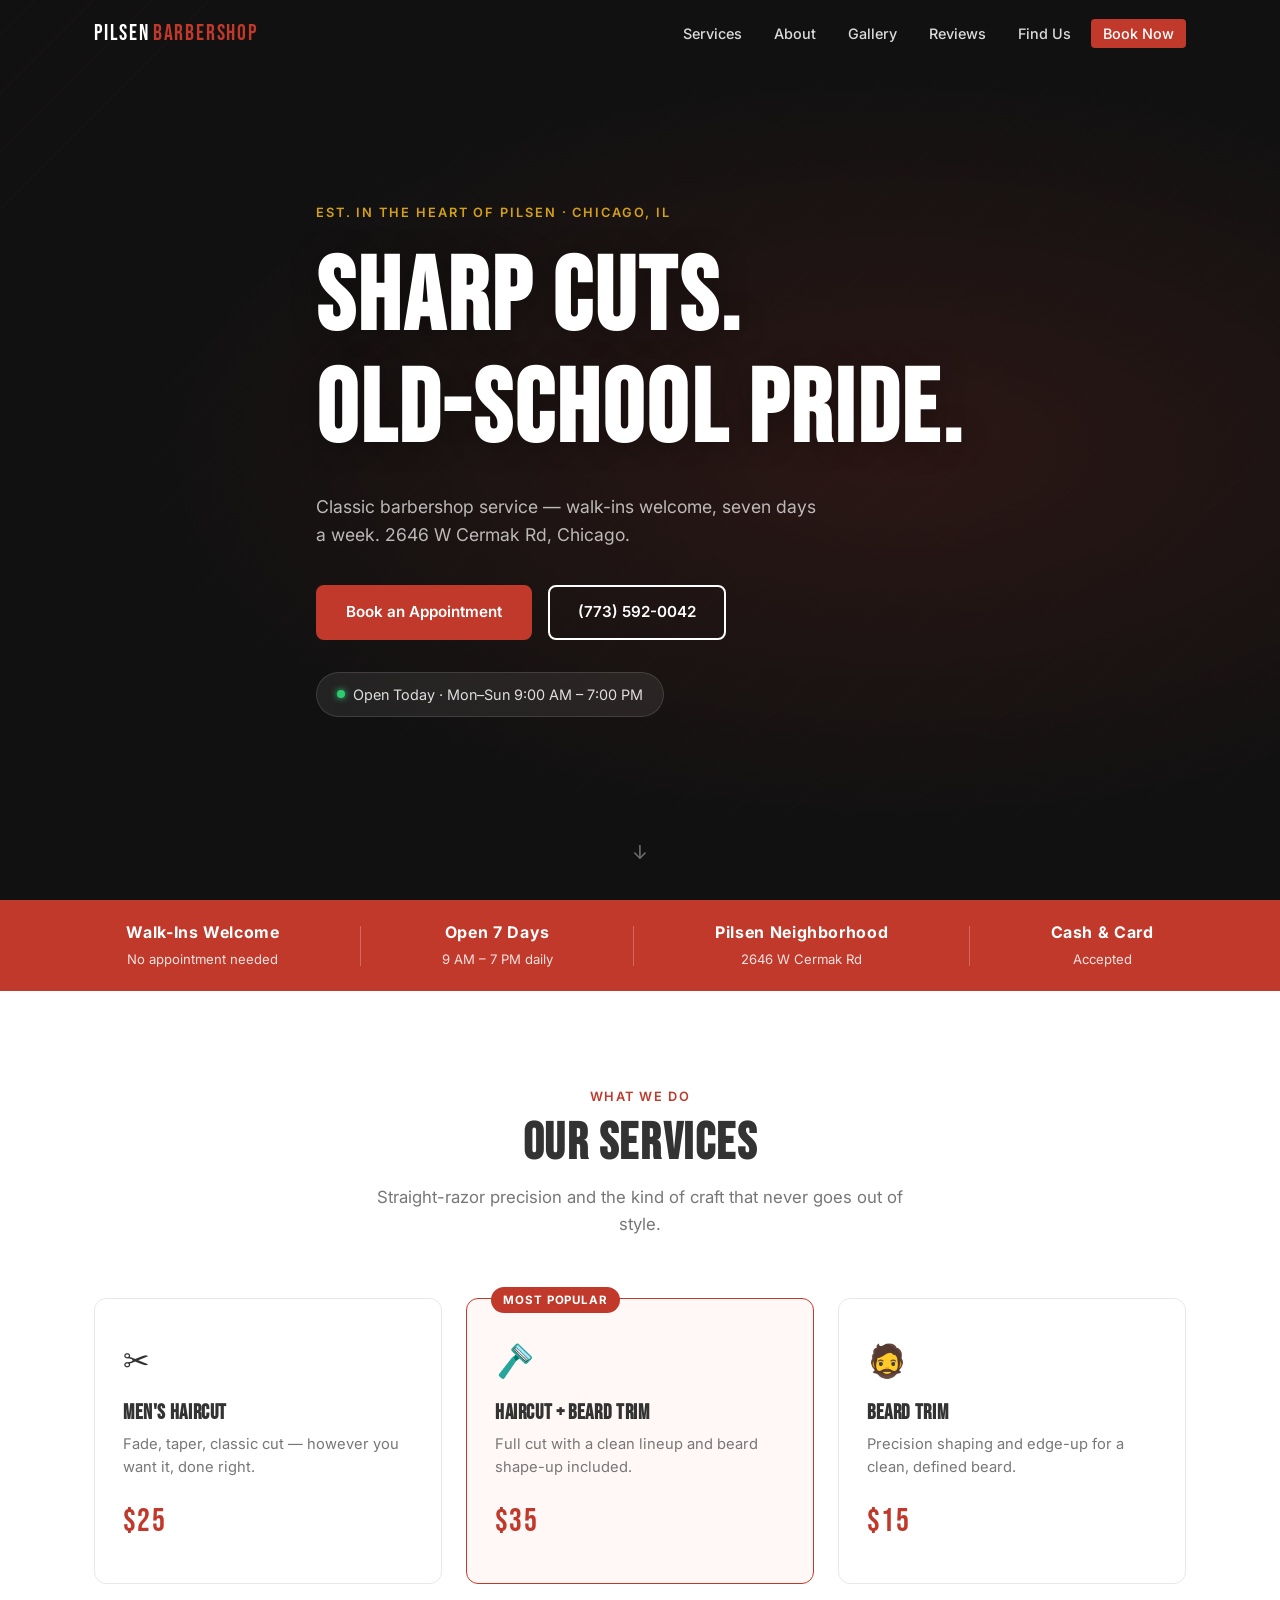
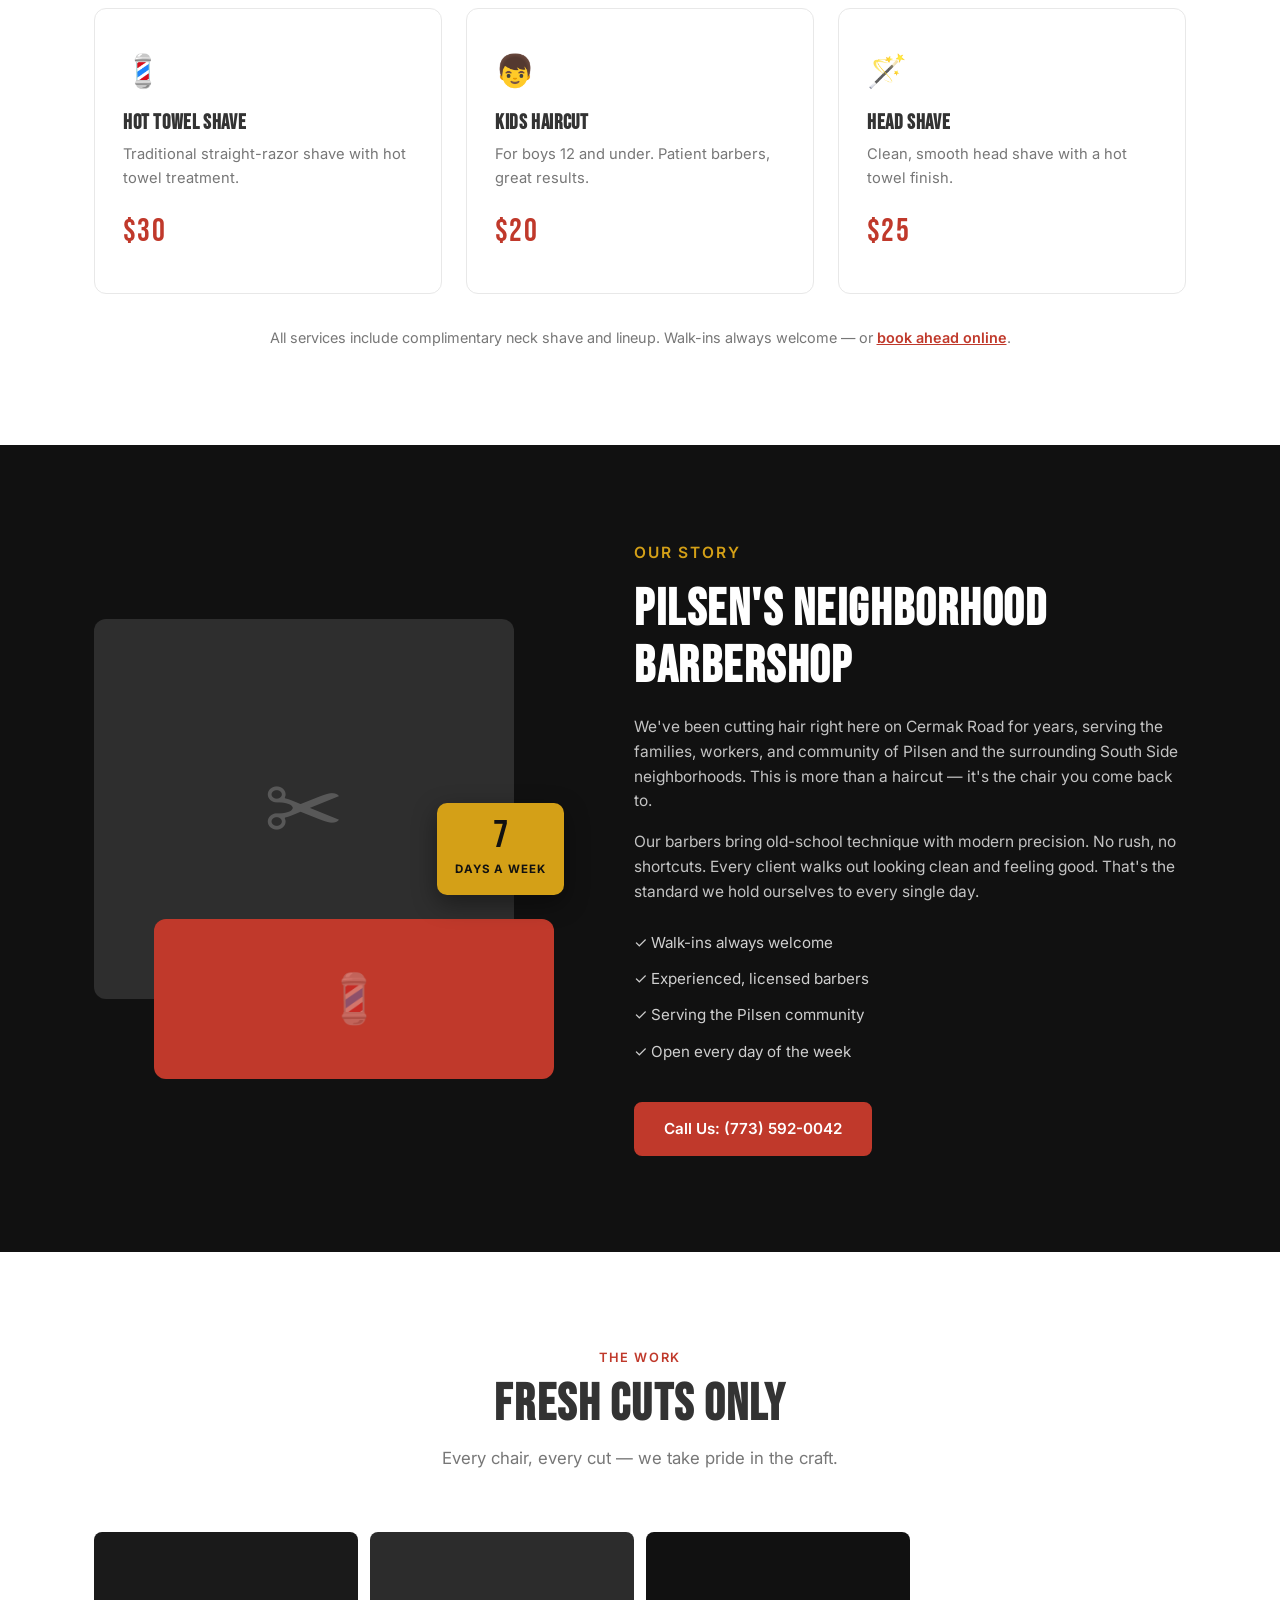
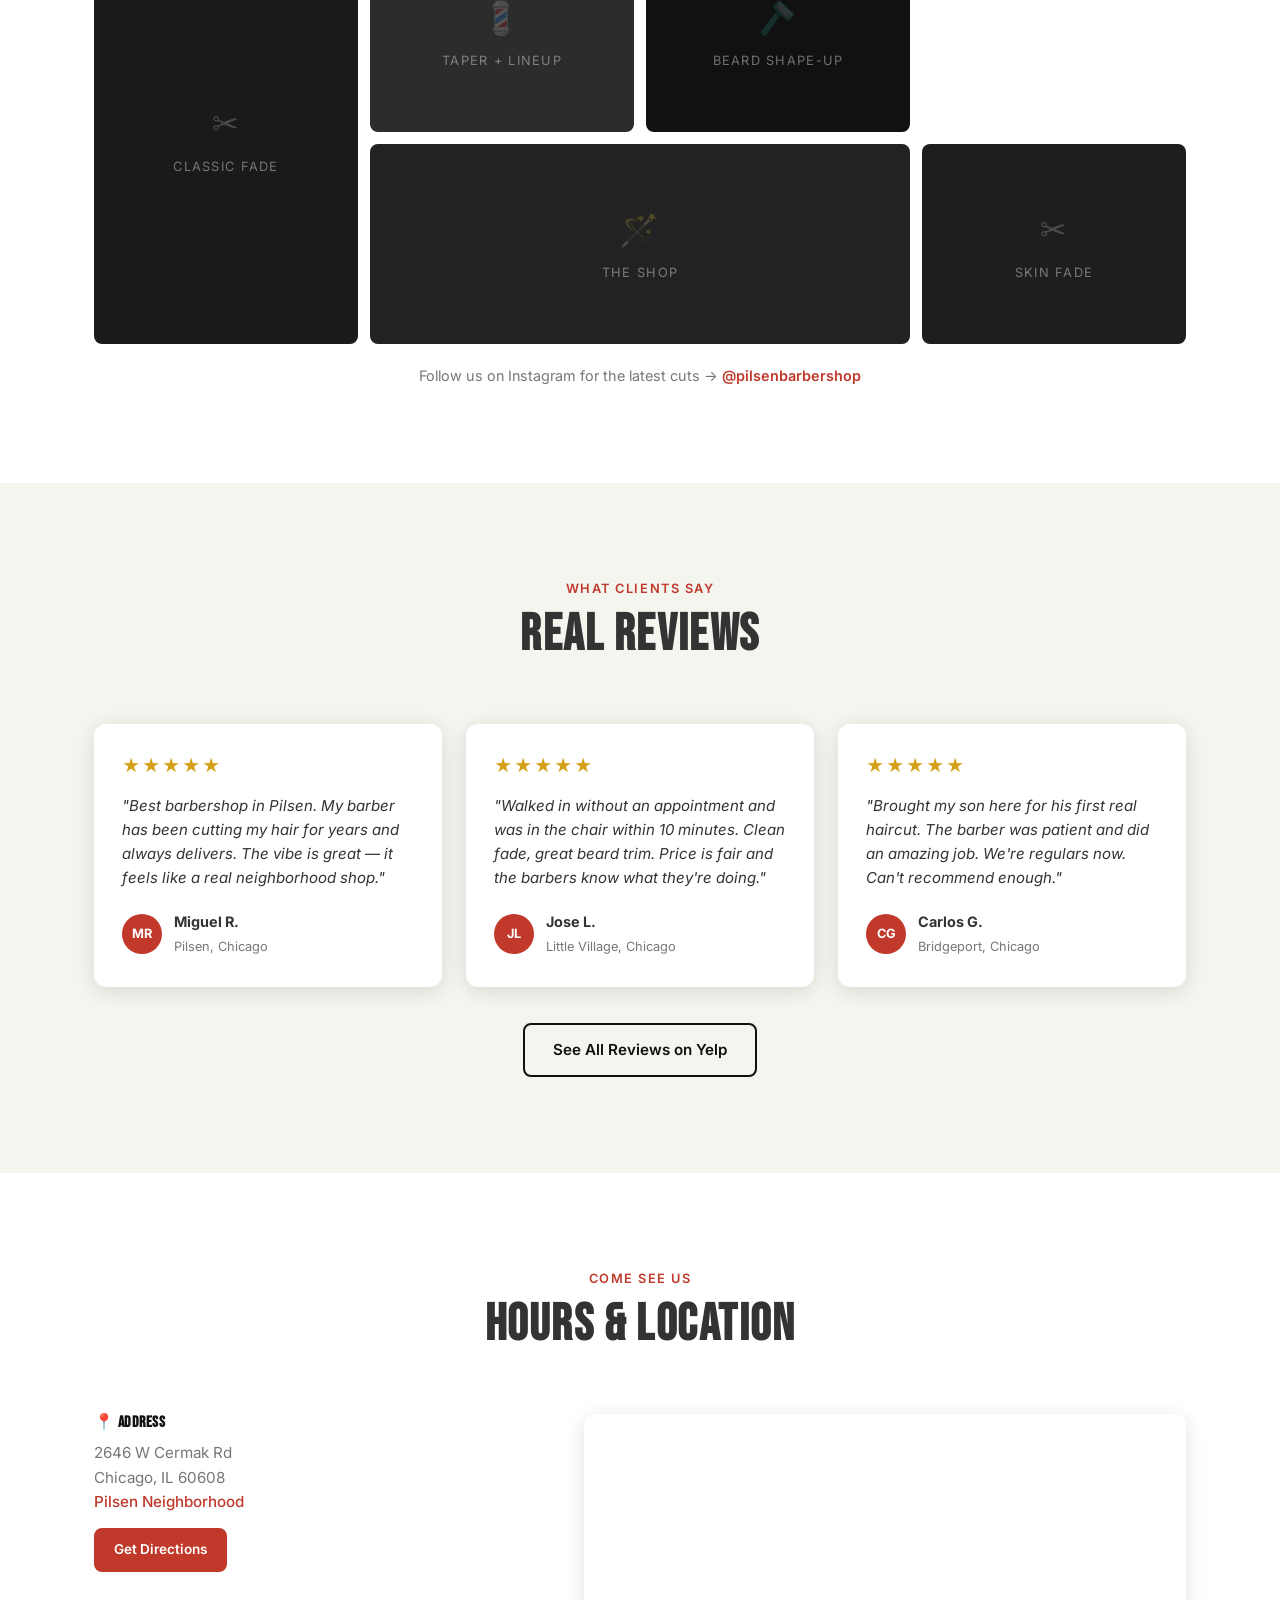
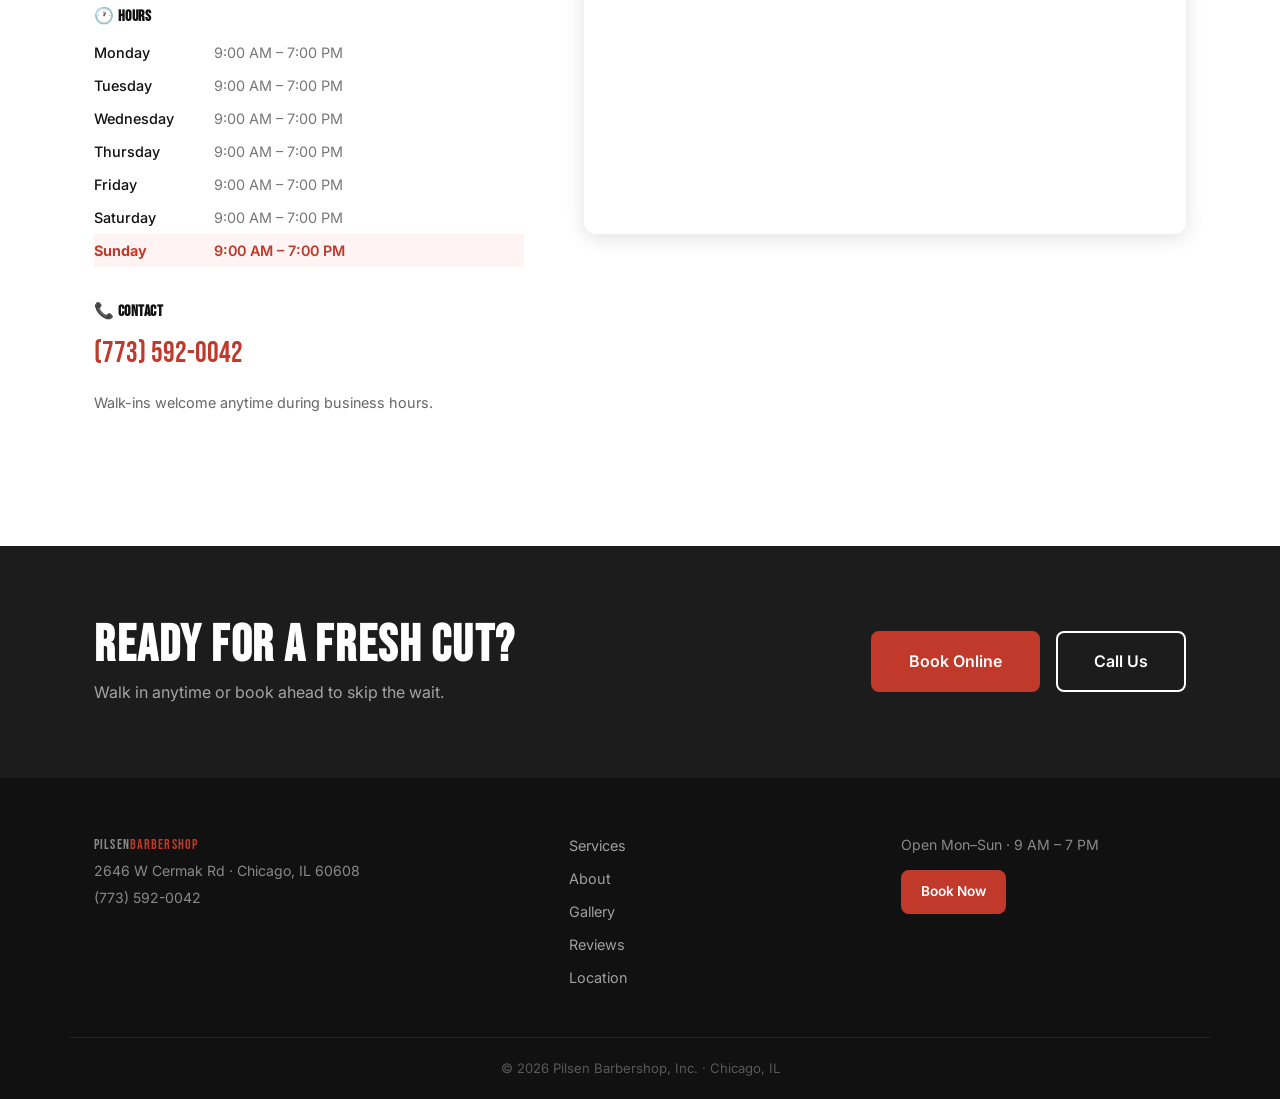
==== websites/pilsen-barbershop/index.html @ b8014c51 "Add full website for Pilsen Barbershop Inc, Chicago Complete responsive website for a real Chicago P" ====
<!DOCTYPE html>
<html lang="en">
<head>
  <meta charset="UTF-8" />
  <meta name="viewport" content="width=device-width, initial-scale=1.0" />
  <meta name="description" content="Pilsen Barbershop — Classic cuts, hot shaves, and old-school service in the heart of Pilsen, Chicago. Open 7 days a week." />
  <title>Pilsen Barbershop | Classic Cuts in Chicago's Pilsen Neighborhood</title>
  <link rel="preconnect" href="https://fonts.googleapis.com" />
  <link href="https://fonts.googleapis.com/css2?family=Bebas+Neue&family=Inter:wght@400;500;600&display=swap" rel="stylesheet" />
  <link rel="stylesheet" href="style.css" />
</head>
<body>

<!-- ── NAV ──────────────────────────────────────────────────────────────── -->
<header id="header">
  <nav class="nav container">
    <a href="#" class="nav-logo">PILSEN<span>BARBERSHOP</span></a>
    <button class="nav-toggle" aria-label="Open menu" onclick="toggleMenu()">☰</button>
    <ul class="nav-links" id="navLinks">
      <li><a href="#services" onclick="closeMenu()">Services</a></li>
      <li><a href="#about"    onclick="closeMenu()">About</a></li>
      <li><a href="#gallery"  onclick="closeMenu()">Gallery</a></li>
      <li><a href="#reviews"  onclick="closeMenu()">Reviews</a></li>
      <li><a href="#contact"  onclick="closeMenu()">Find Us</a></li>
      <li><a href="https://www.fresha.com/lvp/pilsen-barbershop-inc-west-cermak-road-chicago-wXRKAo"
             target="_blank" class="btn-nav" onclick="closeMenu()">Book Now</a></li>
    </ul>
  </nav>
</header>

<!-- ── HERO ─────────────────────────────────────────────────────────────── -->
<section class="hero" id="home">
  <div class="hero-overlay"></div>
  <div class="hero-content container">
    <p class="hero-tag">Est. in the Heart of Pilsen · Chicago, IL</p>
    <h1>Sharp Cuts.<br>Old-School Pride.</h1>
    <p class="hero-sub">
      Classic barbershop service — walk-ins welcome, seven days a week.
      2646 W Cermak Rd, Chicago.
    </p>
    <div class="hero-ctas">
      <a href="https://www.fresha.com/lvp/pilsen-barbershop-inc-west-cermak-road-chicago-wXRKAo"
         target="_blank" class="btn btn-primary">Book an Appointment</a>
      <a href="tel:+17735920042" class="btn btn-outline">(773) 592-0042</a>
    </div>
    <div class="hero-hours">
      <span class="dot green"></span> Open Today · Mon–Sun 9:00 AM – 7:00 PM
    </div>
  </div>
  <div class="hero-scroll" onclick="document.getElementById('services').scrollIntoView({behavior:'smooth'})">
    <span>↓</span>
  </div>
</section>

<!-- ── STRIP ─────────────────────────────────────────────────────────────── -->
<div class="strip">
  <div class="container strip-inner">
    <div class="strip-item"><strong>Walk-Ins Welcome</strong><span>No appointment needed</span></div>
    <div class="strip-divider"></div>
    <div class="strip-item"><strong>Open 7 Days</strong><span>9 AM – 7 PM daily</span></div>
    <div class="strip-divider"></div>
    <div class="strip-item"><strong>Pilsen Neighborhood</strong><span>2646 W Cermak Rd</span></div>
    <div class="strip-divider"></div>
    <div class="strip-item"><strong>Cash &amp; Card</strong><span>Accepted</span></div>
  </div>
</div>

<!-- ── SERVICES ──────────────────────────────────────────────────────────── -->
<section class="section" id="services">
  <div class="container">
    <div class="section-header">
      <p class="section-tag">What We Do</p>
      <h2>Our Services</h2>
      <p class="section-sub">Straight-razor precision and the kind of craft that never goes out of style.</p>
    </div>

    <div class="services-grid">
      <div class="service-card">
        <div class="service-icon">✂</div>
        <h3>Men's Haircut</h3>
        <p>Fade, taper, classic cut — however you want it, done right.</p>
        <div class="service-price">$25</div>
      </div>
      <div class="service-card featured">
        <div class="service-badge">Most Popular</div>
        <div class="service-icon">🪒</div>
        <h3>Haircut + Beard Trim</h3>
        <p>Full cut with a clean lineup and beard shape-up included.</p>
        <div class="service-price">$35</div>
      </div>
      <div class="service-card">
        <div class="service-icon">🧔</div>
        <h3>Beard Trim</h3>
        <p>Precision shaping and edge-up for a clean, defined beard.</p>
        <div class="service-price">$15</div>
      </div>
      <div class="service-card">
        <div class="service-icon">💈</div>
        <h3>Hot Towel Shave</h3>
        <p>Traditional straight-razor shave with hot towel treatment.</p>
        <div class="service-price">$30</div>
      </div>
      <div class="service-card">
        <div class="service-icon">👦</div>
        <h3>Kids Haircut</h3>
        <p>For boys 12 and under. Patient barbers, great results.</p>
        <div class="service-price">$20</div>
      </div>
      <div class="service-card">
        <div class="service-icon">🪄</div>
        <h3>Head Shave</h3>
        <p>Clean, smooth head shave with a hot towel finish.</p>
        <div class="service-price">$25</div>
      </div>
    </div>

    <p class="services-note">All services include complimentary neck shave and lineup. Walk-ins always welcome — or <a href="https://www.fresha.com/lvp/pilsen-barbershop-inc-west-cermak-road-chicago-wXRKAo" target="_blank">book ahead online</a>.</p>
  </div>
</section>

<!-- ── ABOUT ─────────────────────────────────────────────────────────────── -->
<section class="section section-dark" id="about">
  <div class="container about-layout">
    <div class="about-visual">
      <div class="about-img-wrap">
        <div class="about-img-block top"></div>
        <div class="about-img-block bottom"></div>
        <div class="about-badge-float">
          <span class="badge-num">7</span>
          <span class="badge-text">Days a Week</span>
        </div>
      </div>
    </div>
    <div class="about-text">
      <p class="section-tag">Our Story</p>
      <h2>Pilsen's Neighborhood Barbershop</h2>
      <p>
        We've been cutting hair right here on Cermak Road for years, serving the families,
        workers, and community of Pilsen and the surrounding South Side neighborhoods.
        This is more than a haircut — it's the chair you come back to.
      </p>
      <p>
        Our barbers bring old-school technique with modern precision. No rush, no shortcuts.
        Every client walks out looking clean and feeling good. That's the standard we hold
        ourselves to every single day.
      </p>
      <ul class="about-list">
        <li>✓ Walk-ins always welcome</li>
        <li>✓ Experienced, licensed barbers</li>
        <li>✓ Serving the Pilsen community</li>
        <li>✓ Open every day of the week</li>
      </ul>
      <a href="tel:+17735920042" class="btn btn-primary">Call Us: (773) 592-0042</a>
    </div>
  </div>
</section>

<!-- ── GALLERY ────────────────────────────────────────────────────────────── -->
<section class="section" id="gallery">
  <div class="container">
    <div class="section-header">
      <p class="section-tag">The Work</p>
      <h2>Fresh Cuts Only</h2>
      <p class="section-sub">Every chair, every cut — we take pride in the craft.</p>
    </div>
    <div class="gallery-grid">
      <div class="gallery-item g-tall" style="background-color:#1a1a1a">
        <div class="gallery-placeholder">
          <span class="gallery-icon">✂</span>
          <span>Classic Fade</span>
        </div>
      </div>
      <div class="gallery-item" style="background-color:#2c2c2c">
        <div class="gallery-placeholder">
          <span class="gallery-icon">💈</span>
          <span>Taper + Lineup</span>
        </div>
      </div>
      <div class="gallery-item" style="background-color:#111">
        <div class="gallery-placeholder">
          <span class="gallery-icon">🪒</span>
          <span>Beard Shape-Up</span>
        </div>
      </div>
      <div class="gallery-item g-wide" style="background-color:#222">
        <div class="gallery-placeholder">
          <span class="gallery-icon">🪄</span>
          <span>The Shop</span>
        </div>
      </div>
      <div class="gallery-item" style="background-color:#1e1e1e">
        <div class="gallery-placeholder">
          <span class="gallery-icon">✂</span>
          <span>Skin Fade</span>
        </div>
      </div>
    </div>
    <p class="gallery-note">Follow us on Instagram for the latest cuts →
      <a href="https://instagram.com" target="_blank">@pilsenbarbershop</a>
    </p>
  </div>
</section>

<!-- ── REVIEWS ────────────────────────────────────────────────────────────── -->
<section class="section section-accent" id="reviews">
  <div class="container">
    <div class="section-header">
      <p class="section-tag">What Clients Say</p>
      <h2>Real Reviews</h2>
    </div>
    <div class="reviews-grid">
      <div class="review-card">
        <div class="review-stars">★★★★★</div>
        <p>"Best barbershop in Pilsen. My barber has been cutting my hair for years and always
        delivers. The vibe is great — it feels like a real neighborhood shop."</p>
        <div class="review-author">
          <div class="review-avatar">MR</div>
          <div><strong>Miguel R.</strong><span>Pilsen, Chicago</span></div>
        </div>
      </div>
      <div class="review-card">
        <div class="review-stars">★★★★★</div>
        <p>"Walked in without an appointment and was in the chair within 10 minutes. Clean fade,
        great beard trim. Price is fair and the barbers know what they're doing."</p>
        <div class="review-author">
          <div class="review-avatar">JL</div>
          <div><strong>Jose L.</strong><span>Little Village, Chicago</span></div>
        </div>
      </div>
      <div class="review-card">
        <div class="review-stars">★★★★★</div>
        <p>"Brought my son here for his first real haircut. The barber was patient and did an
        amazing job. We're regulars now. Can't recommend enough."</p>
        <div class="review-author">
          <div class="review-avatar">CG</div>
          <div><strong>Carlos G.</strong><span>Bridgeport, Chicago</span></div>
        </div>
      </div>
    </div>
    <div class="review-cta">
      <a href="https://www.yelp.com/biz/pilsen-barbershop-inc-chicago" target="_blank" class="btn btn-outline-dark">See All Reviews on Yelp</a>
    </div>
  </div>
</section>

<!-- ── CONTACT ────────────────────────────────────────────────────────────── -->
<section class="section" id="contact">
  <div class="container">
    <div class="section-header">
      <p class="section-tag">Come See Us</p>
      <h2>Hours &amp; Location</h2>
    </div>
    <div class="contact-layout">
      <div class="contact-info">
        <div class="info-block">
          <h3>📍 Address</h3>
          <p>2646 W Cermak Rd<br>Chicago, IL 60608<br><em>Pilsen Neighborhood</em></p>
          <a href="https://maps.google.com/?q=2646+W+Cermak+Rd+Chicago+IL+60608" target="_blank" class="btn btn-sm btn-primary">Get Directions</a>
        </div>
        <div class="info-block">
          <h3>🕐 Hours</h3>
          <table class="hours-table">
            <tr><td>Monday</td><td>9:00 AM – 7:00 PM</td></tr>
            <tr><td>Tuesday</td><td>9:00 AM – 7:00 PM</td></tr>
            <tr><td>Wednesday</td><td>9:00 AM – 7:00 PM</td></tr>
            <tr><td>Thursday</td><td>9:00 AM – 7:00 PM</td></tr>
            <tr><td>Friday</td><td>9:00 AM – 7:00 PM</td></tr>
            <tr><td>Saturday</td><td>9:00 AM – 7:00 PM</td></tr>
            <tr><td>Sunday</td><td>9:00 AM – 7:00 PM</td></tr>
          </table>
        </div>
        <div class="info-block">
          <h3>📞 Contact</h3>
          <p><a href="tel:+17735920042" class="contact-phone">(773) 592-0042</a></p>
          <p style="color:#666;font-size:.9rem">Walk-ins welcome anytime during business hours.</p>
        </div>
      </div>
      <div class="contact-map">
        <iframe
          src="https://www.google.com/maps/embed?pb=!1m18!1m12!1m3!1d2972.0!2d-87.6924!3d41.8494!2m3!1f0!2f0!3f0!3m2!1i1024!2i768!4f13.1!3m3!1m2!1s0x880e2ce0f0c0c0c1%3A0x1!2s2646+W+Cermak+Rd%2C+Chicago%2C+IL+60608!5e0!3m2!1sen!2sus!4v1620000000000!5m2!1sen!2sus"
          width="100%" height="100%" style="border:0;" allowfullscreen="" loading="lazy"
          referrerpolicy="no-referrer-when-downgrade" title="Pilsen Barbershop location map">
        </iframe>
      </div>
    </div>
  </div>
</section>

<!-- ── BOOKING CTA ────────────────────────────────────────────────────────── -->
<section class="booking-cta">
  <div class="container booking-cta-inner">
    <div>
      <h2>Ready for a Fresh Cut?</h2>
      <p>Walk in anytime or book ahead to skip the wait.</p>
    </div>
    <div class="booking-cta-actions">
      <a href="https://www.fresha.com/lvp/pilsen-barbershop-inc-west-cermak-road-chicago-wXRKAo"
         target="_blank" class="btn btn-primary btn-lg">Book Online</a>
      <a href="tel:+17735920042" class="btn btn-outline btn-lg">Call Us</a>
    </div>
  </div>
</section>

<!-- ── FOOTER ─────────────────────────────────────────────────────────────── -->
<footer class="footer">
  <div class="container footer-inner">
    <div class="footer-brand">
      <p class="footer-logo">PILSEN<span>BARBERSHOP</span></p>
      <p>2646 W Cermak Rd · Chicago, IL 60608</p>
      <p>(773) 592-0042</p>
    </div>
    <div class="footer-links">
      <a href="#services">Services</a>
      <a href="#about">About</a>
      <a href="#gallery">Gallery</a>
      <a href="#reviews">Reviews</a>
      <a href="#contact">Location</a>
    </div>
    <div class="footer-social">
      <p>Open Mon–Sun · 9 AM – 7 PM</p>
      <a href="https://www.fresha.com/lvp/pilsen-barbershop-inc-west-cermak-road-chicago-wXRKAo"
         target="_blank" class="btn btn-sm btn-primary">Book Now</a>
    </div>
  </div>
  <div class="footer-bottom">
    <p>© 2026 Pilsen Barbershop, Inc. · Chicago, IL</p>
  </div>
</footer>

<script src="script.js"></script>
</body>
</html>
---- websites/pilsen-barbershop/style.css ----
/* ── RESET & BASE ─────────────────────────────────────────────────────────── */
*, *::before, *::after { box-sizing: border-box; margin: 0; padding: 0; }

:root {
  --red:    #c0392b;
  --red-dk: #a93226;
  --gold:   #d4a017;
  --dark:   #111111;
  --dark2:  #1c1c1c;
  --mid:    #2e2e2e;
  --light:  #f5f5f0;
  --white:  #ffffff;
  --text:   #333333;
  --muted:  #777777;
  --font-display: 'Bebas Neue', sans-serif;
  --font-body:    'Inter', system-ui, sans-serif;
  --radius: 8px;
  --shadow: 0 4px 20px rgba(0,0,0,.12);
}

html { scroll-behavior: smooth; }
body { font-family: var(--font-body); color: var(--text); background: var(--white); line-height: 1.6; }

.container { max-width: 1140px; margin: 0 auto; padding: 0 24px; }

img { max-width: 100%; display: block; }
a   { color: inherit; text-decoration: none; }

/* ── TYPOGRAPHY ──────────────────────────────────────────────────────────── */
h1, h2, h3 { font-family: var(--font-display); letter-spacing: .03em; line-height: 1.1; }
h1 { font-size: clamp(3rem, 8vw, 6.5rem); }
h2 { font-size: clamp(2rem, 5vw, 3.2rem); }
h3 { font-size: 1.4rem; }

.section-tag {
  font-size: .8rem; font-weight: 600; letter-spacing: .12em;
  text-transform: uppercase; color: var(--red); margin-bottom: 8px;
}
.section-sub { color: var(--muted); font-size: 1.05rem; max-width: 560px; margin: 12px auto 0; }

/* ── BUTTONS ─────────────────────────────────────────────────────────────── */
.btn {
  display: inline-flex; align-items: center; justify-content: center;
  padding: 13px 28px; border-radius: var(--radius);
  font-family: var(--font-body); font-weight: 600; font-size: .95rem;
  cursor: pointer; transition: all .2s; border: 2px solid transparent;
  white-space: nowrap;
}
.btn-primary  { background: var(--red); color: var(--white); border-color: var(--red); }
.btn-primary:hover { background: var(--red-dk); border-color: var(--red-dk); transform: translateY(-1px); }
.btn-outline  { background: transparent; color: var(--white); border-color: var(--white); }
.btn-outline:hover { background: var(--white); color: var(--dark); }
.btn-outline-dark { background: transparent; color: var(--dark); border-color: var(--dark); }
.btn-outline-dark:hover { background: var(--dark); color: var(--white); }
.btn-lg { padding: 16px 36px; font-size: 1rem; }
.btn-sm { padding: 9px 18px; font-size: .85rem; }
.btn-nav {
  background: var(--red); color: var(--white) !important;
  padding: 9px 20px; border-radius: var(--radius); font-size: .9rem;
  font-weight: 600;
}
.btn-nav:hover { background: var(--red-dk); }

/* ── NAV ─────────────────────────────────────────────────────────────────── */
#header {
  position: fixed; top: 0; left: 0; right: 0; z-index: 100;
  background: transparent; transition: background .3s, box-shadow .3s;
}
#header.scrolled {
  background: var(--dark);
  box-shadow: 0 2px 20px rgba(0,0,0,.3);
}
.nav {
  display: flex; align-items: center; justify-content: space-between;
  height: 68px;
}
.nav-logo {
  font-family: var(--font-display); font-size: 1.4rem; letter-spacing: .08em;
  color: var(--white);
}
.nav-logo span { color: var(--red); margin-left: 3px; }

.nav-links {
  list-style: none; display: flex; align-items: center; gap: 8px;
}
.nav-links a {
  color: rgba(255,255,255,.85); font-size: .9rem; font-weight: 500;
  padding: 6px 12px; border-radius: 4px; transition: color .2s;
}
.nav-links a:hover { color: var(--white); }

.nav-toggle {
  display: none; background: none; border: none; color: var(--white);
  font-size: 1.6rem; cursor: pointer; padding: 4px;
}

/* ── HERO ────────────────────────────────────────────────────────────────── */
.hero {
  position: relative; min-height: 100vh;
  display: flex; align-items: center;
  background: var(--dark);
  overflow: hidden;
}
.hero::before {
  content: '';
  position: absolute; inset: 0;
  background:
    repeating-linear-gradient(
      -45deg,
      transparent,
      transparent 40px,
      rgba(192,57,43,.04) 40px,
      rgba(192,57,43,.04) 41px
    );
}
.hero-overlay {
  position: absolute; inset: 0;
  background: radial-gradient(ellipse at 70% 50%, rgba(192,57,43,.15) 0%, transparent 60%);
}
.hero-content {
  position: relative; z-index: 2;
  padding-top: 100px; padding-bottom: 80px;
}
.hero-tag {
  font-size: .8rem; letter-spacing: .15em; text-transform: uppercase;
  color: var(--gold); margin-bottom: 20px; font-weight: 600;
}
.hero h1 { color: var(--white); margin-bottom: 24px; }
.hero h1 { text-shadow: 0 2px 30px rgba(0,0,0,.3); }
.hero-sub { color: rgba(255,255,255,.7); font-size: 1.1rem; max-width: 500px; margin-bottom: 36px; }
.hero-ctas { display: flex; gap: 16px; flex-wrap: wrap; margin-bottom: 32px; }
.hero-hours {
  display: inline-flex; align-items: center; gap: 8px;
  background: rgba(255,255,255,.08); backdrop-filter: blur(8px);
  padding: 10px 20px; border-radius: 50px;
  color: rgba(255,255,255,.85); font-size: .9rem;
  border: 1px solid rgba(255,255,255,.12);
}
.dot { width: 8px; height: 8px; border-radius: 50%; display: inline-block; }
.dot.green { background: #2ecc71; box-shadow: 0 0 6px #2ecc71; animation: pulse 2s infinite; }
@keyframes pulse { 0%,100%{opacity:1} 50%{opacity:.5} }

.hero-scroll {
  position: absolute; bottom: 32px; left: 50%; transform: translateX(-50%);
  color: rgba(255,255,255,.4); font-size: 1.2rem; cursor: pointer;
  animation: bounce 2s infinite;
}
@keyframes bounce { 0%,100%{transform:translateX(-50%) translateY(0)} 50%{transform:translateX(-50%) translateY(6px)} }

/* ── STRIP ───────────────────────────────────────────────────────────────── */
.strip { background: var(--red); padding: 20px 0; }
.strip-inner {
  display: flex; align-items: center; justify-content: space-around;
  flex-wrap: wrap; gap: 16px;
}
.strip-item { text-align: center; color: var(--white); }
.strip-item strong { display: block; font-size: 1rem; letter-spacing: .04em; }
.strip-item span { font-size: .82rem; opacity: .85; }
.strip-divider { width: 1px; height: 40px; background: rgba(255,255,255,.25); }

/* ── SECTION ─────────────────────────────────────────────────────────────── */
.section { padding: 96px 0; }
.section-dark { background: var(--dark); color: var(--white); }
.section-dark .section-tag { color: var(--gold); }
.section-accent { background: var(--light); }
.section-header { text-align: center; margin-bottom: 60px; }

/* ── SERVICES ────────────────────────────────────────────────────────────── */
.services-grid {
  display: grid;
  grid-template-columns: repeat(auto-fit, minmax(280px, 1fr));
  gap: 24px;
  margin-bottom: 32px;
}
.service-card {
  border: 1px solid #e8e8e8; border-radius: 12px;
  padding: 36px 28px; position: relative;
  transition: box-shadow .2s, transform .2s;
  background: var(--white);
}
.service-card:hover { box-shadow: var(--shadow); transform: translateY(-3px); }
.service-card.featured {
  border-color: var(--red); background: #fff8f7;
}
.service-badge {
  position: absolute; top: -12px; left: 24px;
  background: var(--red); color: var(--white);
  font-size: .72rem; font-weight: 700; letter-spacing: .08em;
  text-transform: uppercase; padding: 4px 12px; border-radius: 20px;
}
.service-icon { font-size: 2rem; margin-bottom: 16px; }
.service-card h3 { margin-bottom: 8px; font-size: 1.3rem; }
.service-card p { color: var(--muted); font-size: .92rem; }
.service-price {
  font-family: var(--font-display); font-size: 2rem; color: var(--red);
  margin-top: 16px; letter-spacing: .04em;
}
.services-note { text-align: center; color: var(--muted); font-size: .9rem; }
.services-note a { color: var(--red); font-weight: 600; text-decoration: underline; }

/* ── ABOUT ───────────────────────────────────────────────────────────────── */
.about-layout {
  display: grid; grid-template-columns: 1fr 1.2fr; gap: 80px; align-items: center;
}
.about-img-wrap {
  position: relative; height: 460px;
}
.about-img-block {
  position: absolute; border-radius: 12px;
}
.about-img-block.top {
  top: 0; left: 0; right: 40px; bottom: 80px;
  background: var(--mid);
  display: flex; align-items: center; justify-content: center;
  font-size: 5rem;
}
.about-img-block.top::after { content: '✂'; opacity: .2; font-size: 6rem; }
.about-img-block.bottom {
  bottom: 0; right: 0; left: 60px; top: 300px;
  background: var(--red);
  display: flex; align-items: center; justify-content: center;
}
.about-img-block.bottom::after { content: '💈'; opacity: .3; font-size: 3rem; }
.about-badge-float {
  position: absolute; top: 40%; right: -10px;
  background: var(--gold); border-radius: 10px;
  padding: 14px 18px; text-align: center;
  box-shadow: 0 8px 24px rgba(0,0,0,.4);
  z-index: 2;
}
.badge-num { display: block; font-family: var(--font-display); font-size: 2.4rem; color: var(--dark); line-height: 1; }
.badge-text { font-size: .72rem; font-weight: 700; text-transform: uppercase; letter-spacing: .08em; color: var(--dark); }

.about-text p { color: rgba(255,255,255,.75); margin-bottom: 16px; font-size: .97rem; }
.about-text h2 { color: var(--white); margin-bottom: 20px; }
.about-list { list-style: none; margin: 20px 0 32px; }
.about-list li { color: rgba(255,255,255,.8); padding: 6px 0; font-size: .95rem; }

/* ── GALLERY ─────────────────────────────────────────────────────────────── */
.gallery-grid {
  display: grid;
  grid-template-columns: repeat(4, 1fr);
  grid-template-rows: 200px 200px;
  gap: 12px;
  margin-bottom: 20px;
}
.gallery-item {
  border-radius: 8px; overflow: hidden;
  display: flex; align-items: center; justify-content: center;
  transition: transform .2s, box-shadow .2s;
  cursor: pointer;
}
.gallery-item:hover { transform: scale(1.02); box-shadow: var(--shadow); }
.gallery-item.g-tall { grid-row: span 2; }
.gallery-item.g-wide { grid-column: span 2; }
.gallery-placeholder {
  display: flex; flex-direction: column; align-items: center; gap: 8px;
  color: rgba(255,255,255,.4); font-size: .8rem; text-transform: uppercase; letter-spacing: .1em;
}
.gallery-icon { font-size: 2rem; opacity: .5; }
.gallery-note { text-align: center; color: var(--muted); font-size: .9rem; }
.gallery-note a { color: var(--red); font-weight: 600; }

/* ── REVIEWS ─────────────────────────────────────────────────────────────── */
.reviews-grid {
  display: grid; grid-template-columns: repeat(auto-fit, minmax(300px, 1fr));
  gap: 24px; margin-bottom: 36px;
}
.review-card {
  background: var(--white); border-radius: 12px; padding: 28px;
  box-shadow: var(--shadow);
}
.review-stars { color: var(--gold); font-size: 1.1rem; margin-bottom: 14px; letter-spacing: 2px; }
.review-card p { color: var(--text); font-size: .94rem; margin-bottom: 20px; font-style: italic; }
.review-author { display: flex; align-items: center; gap: 12px; }
.review-avatar {
  width: 40px; height: 40px; border-radius: 50%;
  background: var(--red); color: var(--white);
  display: flex; align-items: center; justify-content: center;
  font-weight: 700; font-size: .8rem;
}
.review-author strong { display: block; font-size: .9rem; }
.review-author span { font-size: .8rem; color: var(--muted); }
.review-cta { text-align: center; }

/* ── CONTACT ─────────────────────────────────────────────────────────────── */
.contact-layout {
  display: grid; grid-template-columns: 1fr 1.4fr; gap: 60px; align-items: start;
}
.info-block { margin-bottom: 36px; }
.info-block h3 { font-size: 1rem; margin-bottom: 10px; color: var(--dark); }
.info-block p { color: var(--muted); font-size: .95rem; margin-bottom: 14px; }
.info-block em { color: var(--red); font-style: normal; font-weight: 500; }
.hours-table { width: 100%; border-collapse: collapse; font-size: .9rem; }
.hours-table td { padding: 5px 0; color: var(--muted); }
.hours-table td:first-child { font-weight: 500; color: var(--dark); width: 120px; }
.contact-phone { font-family: var(--font-display); font-size: 1.8rem; color: var(--red); }
.contact-map {
  height: 420px; border-radius: 12px; overflow: hidden;
  box-shadow: var(--shadow);
}

/* ── BOOKING CTA ─────────────────────────────────────────────────────────── */
.booking-cta { background: var(--dark2); padding: 72px 0; }
.booking-cta-inner {
  display: flex; align-items: center; justify-content: space-between;
  gap: 32px; flex-wrap: wrap;
}
.booking-cta h2 { color: var(--white); }
.booking-cta p  { color: rgba(255,255,255,.6); margin-top: 6px; }
.booking-cta-actions { display: flex; gap: 16px; flex-wrap: wrap; }

/* ── FOOTER ──────────────────────────────────────────────────────────────── */
.footer { background: var(--dark); padding: 56px 0 0; }
.footer-inner {
  display: grid; grid-template-columns: 1.5fr 1fr 1fr;
  gap: 48px; padding-bottom: 48px;
  border-bottom: 1px solid rgba(255,255,255,.08);
}
.footer-logo {
  font-family: var(--font-display); font-size: 1.6rem; color: var(--white);
  letter-spacing: .08em; margin-bottom: 12px;
}
.footer-logo span { color: var(--red); }
.footer-brand p { color: rgba(255,255,255,.5); font-size: .88rem; margin-bottom: 4px; }
.footer-links {
  display: flex; flex-direction: column; gap: 10px;
}
.footer-links a { color: rgba(255,255,255,.6); font-size: .9rem; transition: color .2s; }
.footer-links a:hover { color: var(--white); }
.footer-social p { color: rgba(255,255,255,.5); font-size: .88rem; margin-bottom: 14px; }
.footer-bottom {
  text-align: center; padding: 20px;
  color: rgba(255,255,255,.3); font-size: .82rem;
}

/* ── RESPONSIVE ──────────────────────────────────────────────────────────── */
@media (max-width: 900px) {
  .about-layout { grid-template-columns: 1fr; }
  .about-visual { display: none; }
  .contact-layout { grid-template-columns: 1fr; }
  .contact-map { height: 300px; }
  .footer-inner { grid-template-columns: 1fr 1fr; }
  .gallery-grid { grid-template-columns: 1fr 1fr; grid-template-rows: auto; }
  .gallery-item.g-tall { grid-row: span 1; }
  .gallery-item.g-wide { grid-column: span 2; }
}

@media (max-width: 640px) {
  .nav-toggle { display: block; }
  .nav-links {
    display: none; position: absolute; top: 68px; left: 0; right: 0;
    flex-direction: column; align-items: stretch;
    background: var(--dark); padding: 16px 24px 24px; gap: 4px;
    border-top: 1px solid rgba(255,255,255,.08);
  }
  .nav-links.open { display: flex; }
  .nav-links a { padding: 12px 4px; border-bottom: 1px solid rgba(255,255,255,.06); }
  .btn-nav { text-align: center; margin-top: 8px; }

  .strip-divider { display: none; }
  .strip-inner { justify-content: center; gap: 24px; }
  .hero-ctas { flex-direction: column; }
  .hero-ctas .btn { width: 100%; justify-content: center; }
  .booking-cta-inner { flex-direction: column; text-align: center; }
  .booking-cta-actions { justify-content: center; }
  .footer-inner { grid-template-columns: 1fr; gap: 32px; }
  .gallery-grid { grid-template-columns: 1fr; }
  .gallery-item.g-wide { grid-column: span 1; }
  .gallery-item { height: 160px; }
}
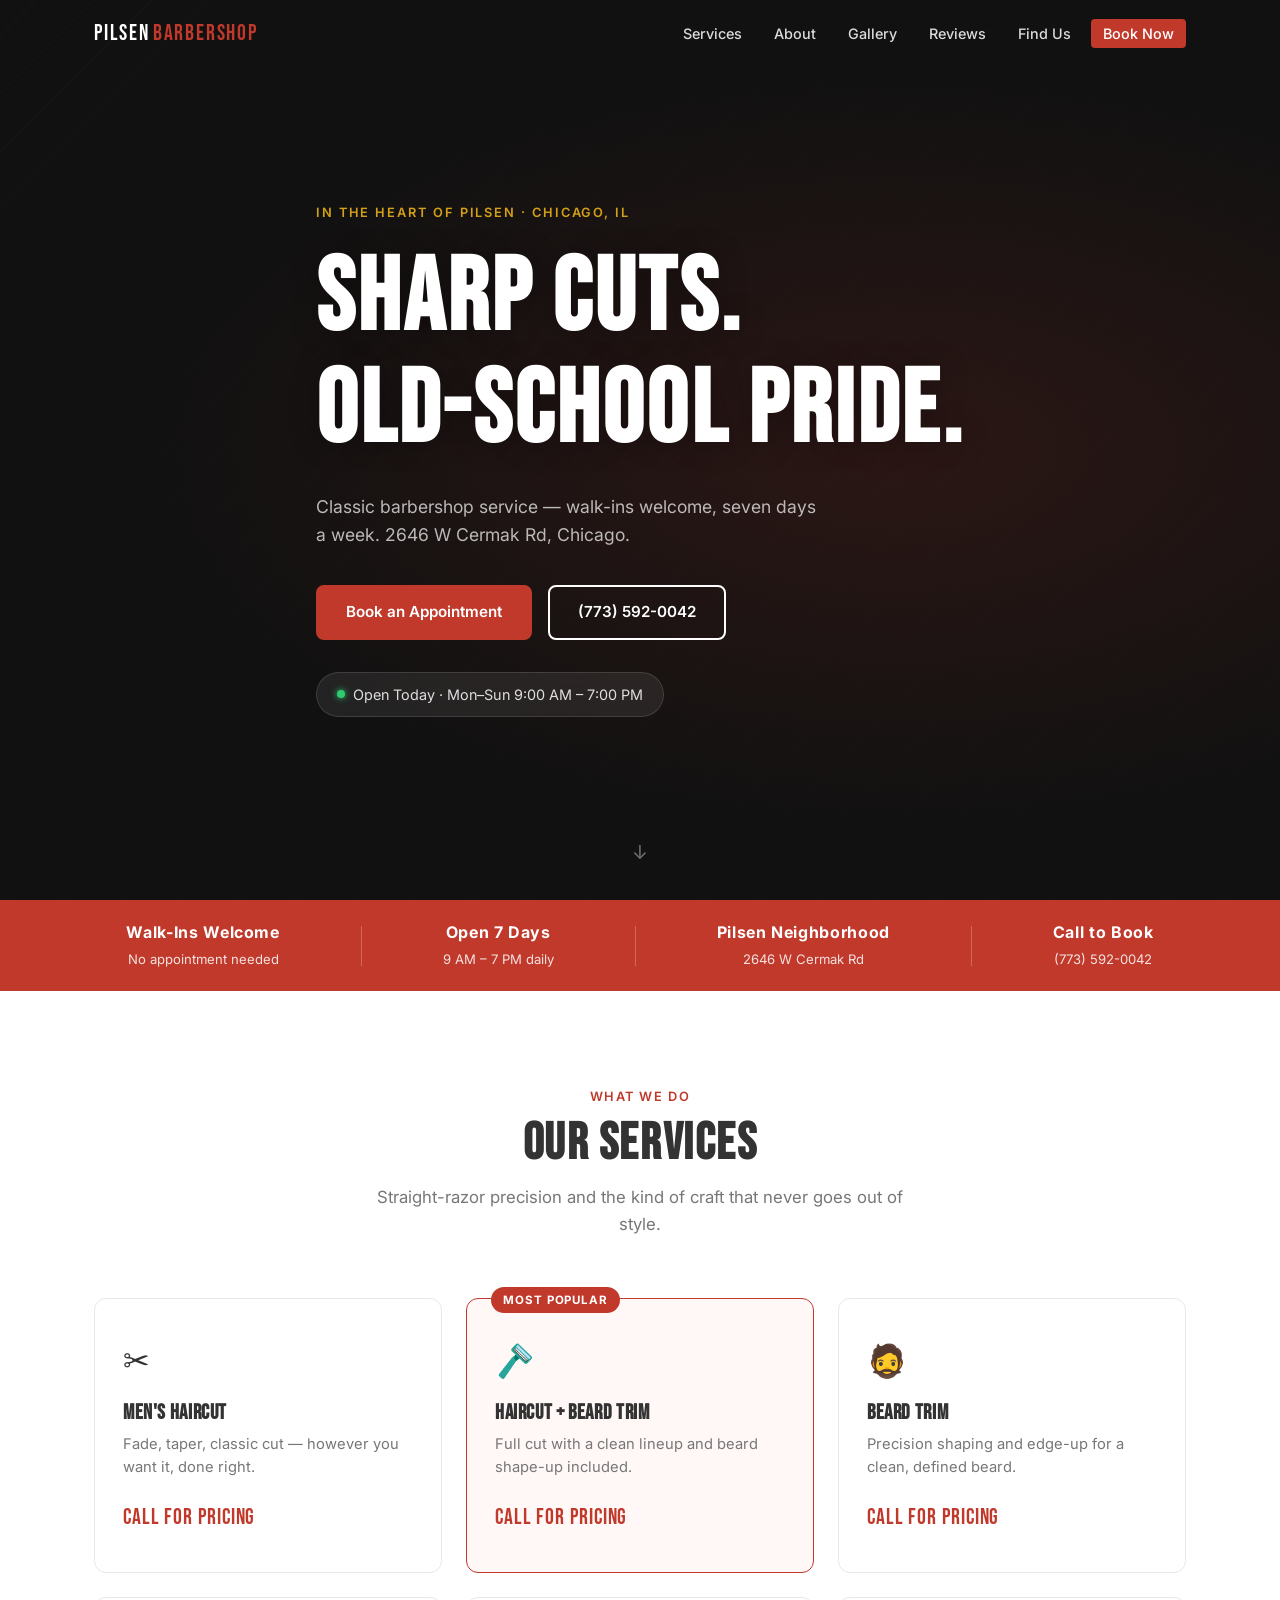
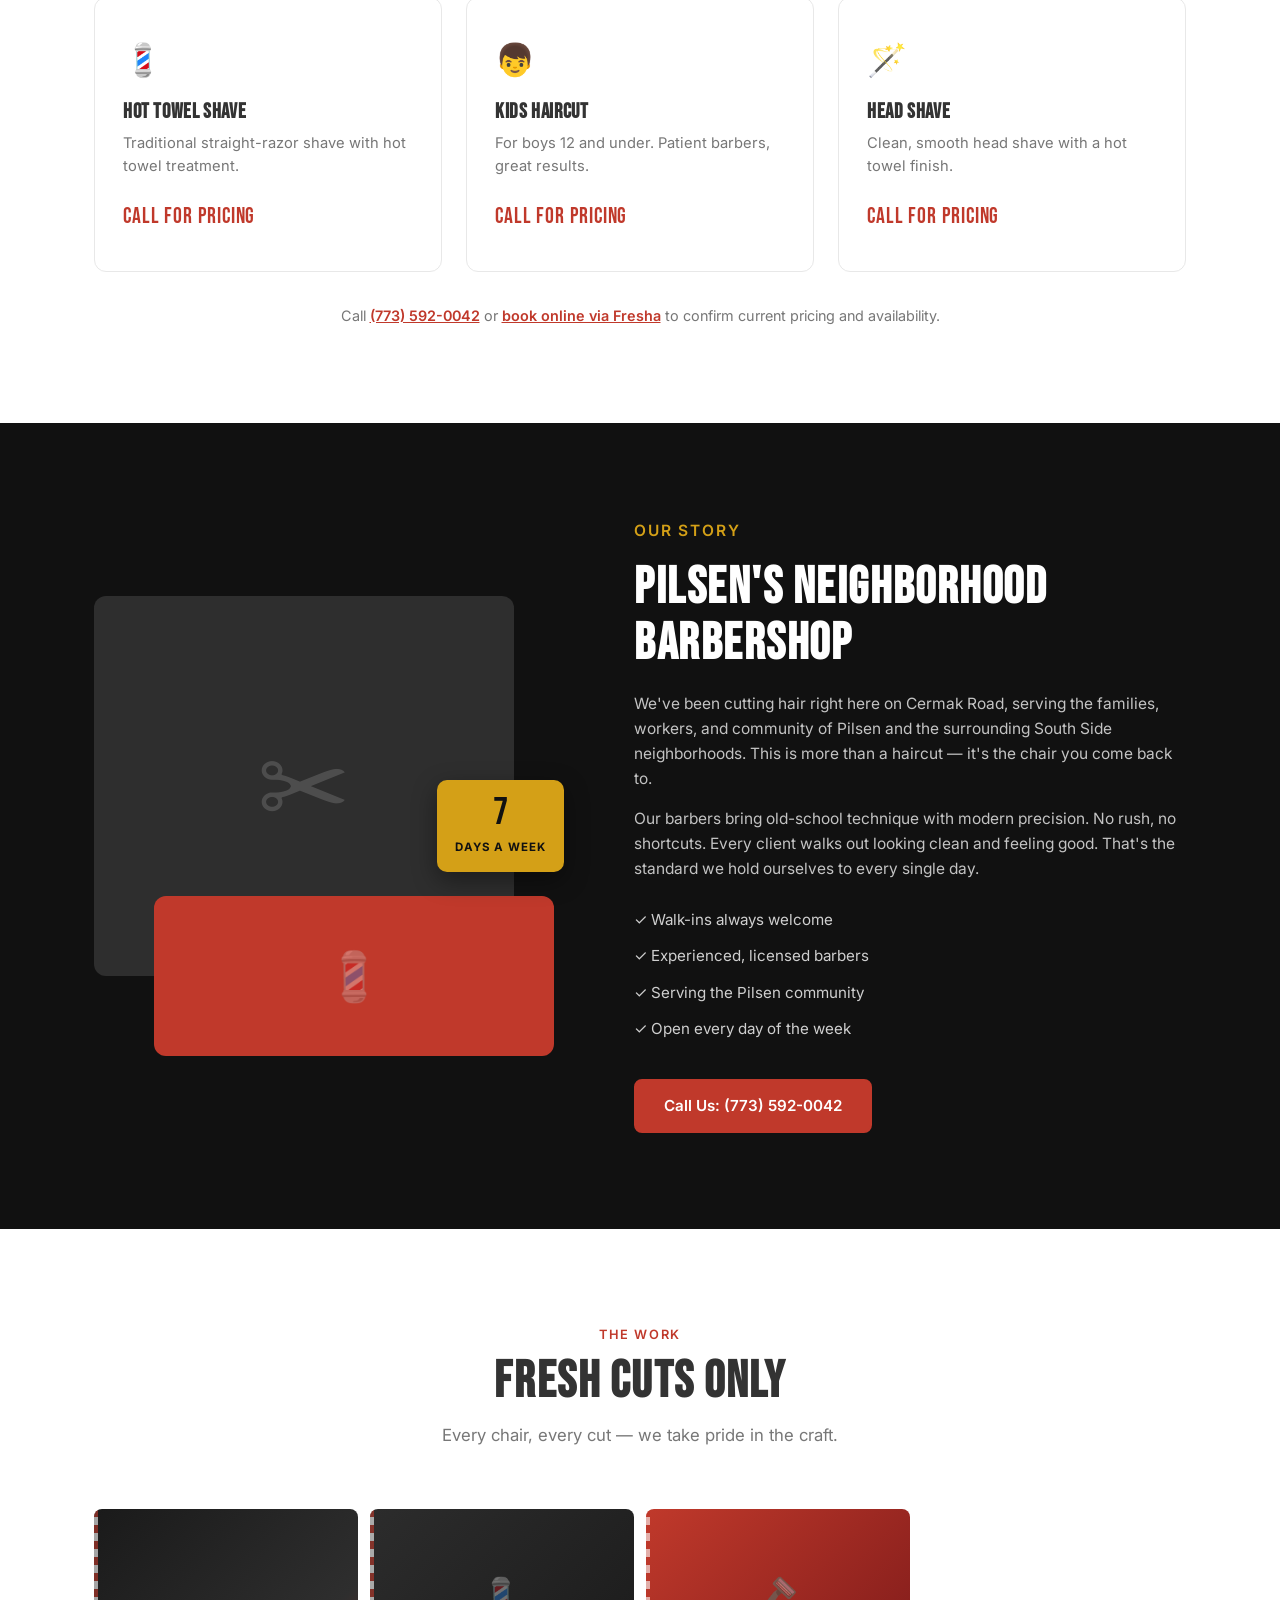
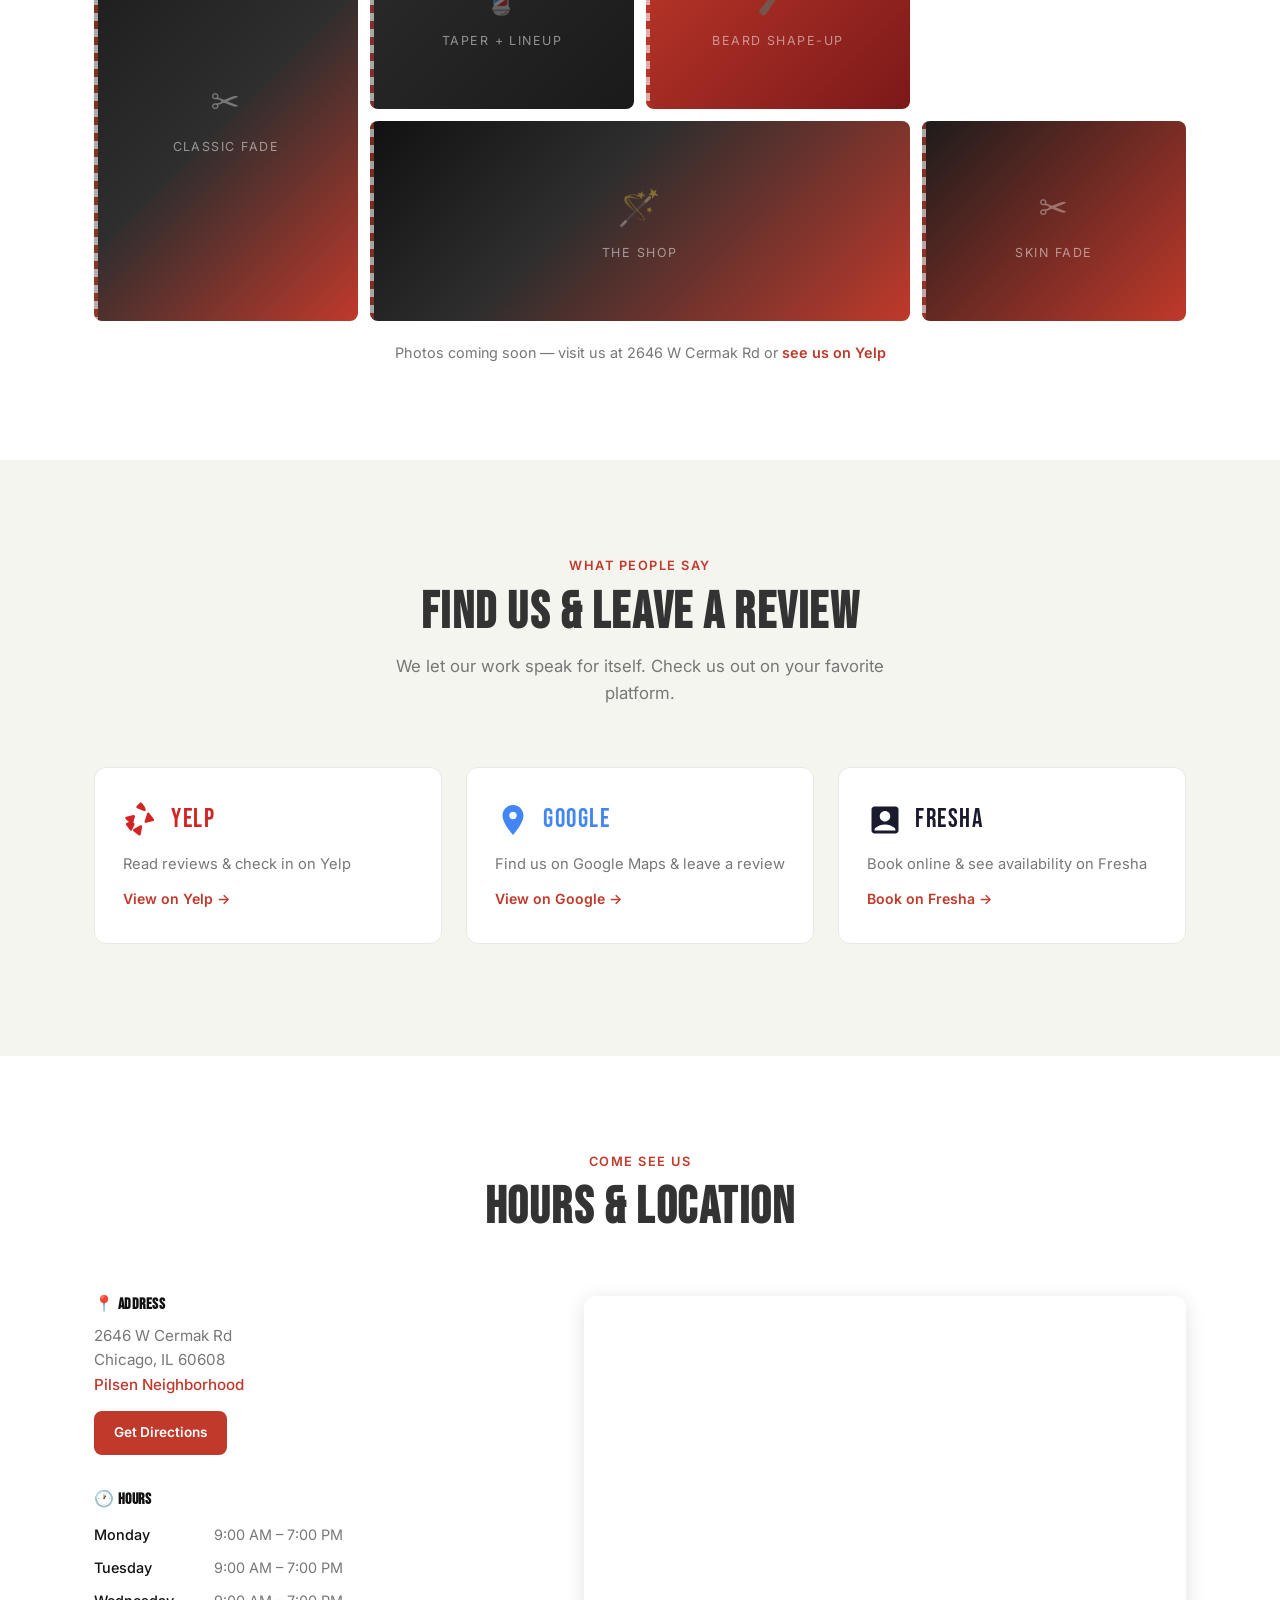
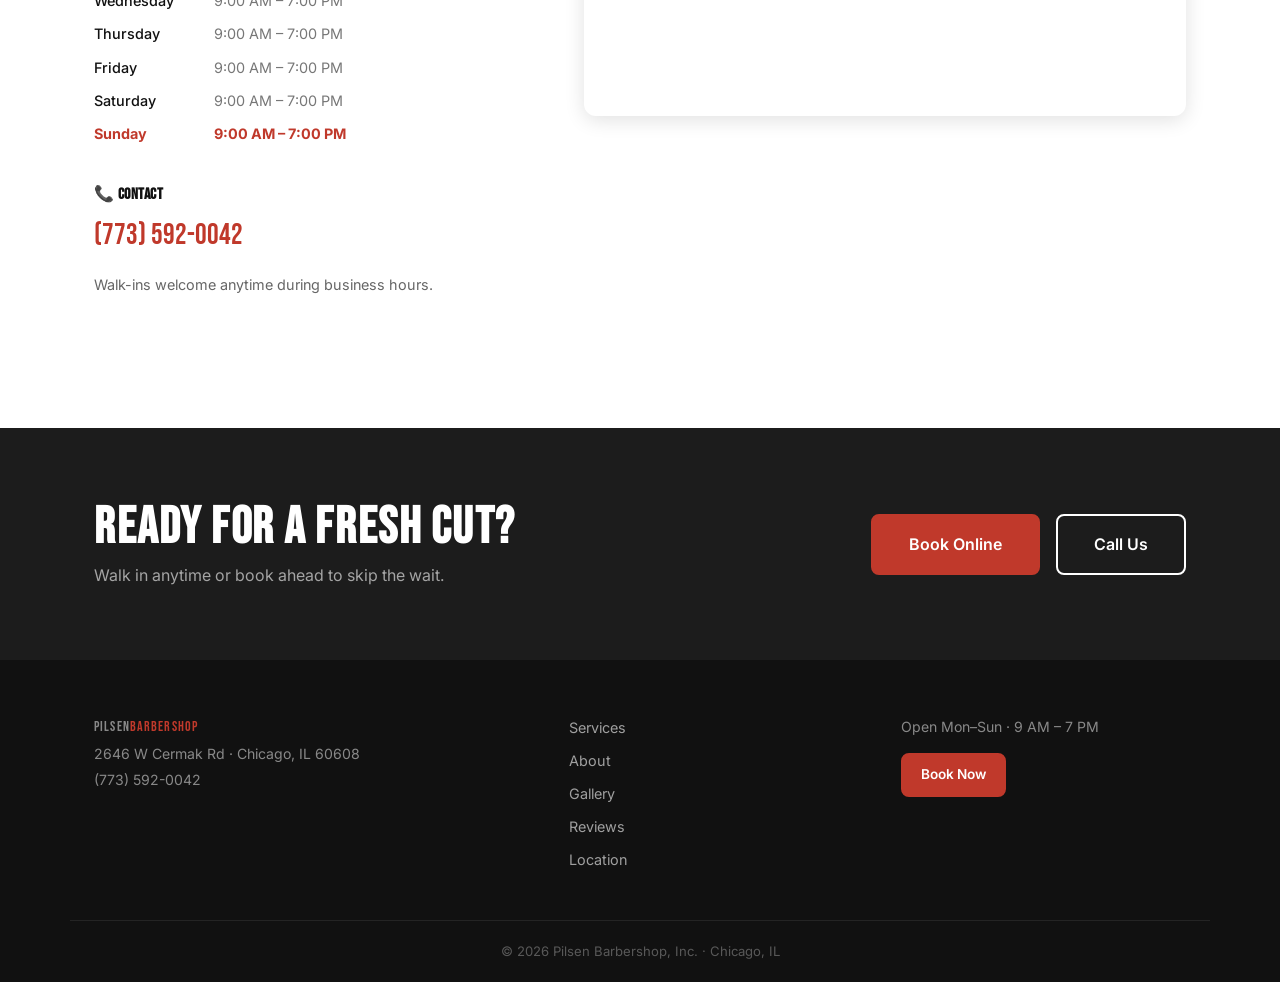
==== commit a483cc05: "Fix false info, bugs, and style across Pilsen Barbershop website - Remove all fake reviews and inven" ====
--- a/websites/pilsen-barbershop/index.html
+++ b/websites/pilsen-barbershop/index.html
@@ -11,7 +11,7 @@
 </head>
 <body>
 
-<!-- ── NAV ──────────────────────────────────────────────────────────────── -->
+<!-- NAV -->
 <header id="header">
   <nav class="nav container">
     <a href="#" class="nav-logo">PILSEN<span>BARBERSHOP</span></a>
@@ -22,17 +22,19 @@
       <li><a href="#gallery"  onclick="closeMenu()">Gallery</a></li>
       <li><a href="#reviews"  onclick="closeMenu()">Reviews</a></li>
       <li><a href="#contact"  onclick="closeMenu()">Find Us</a></li>
-      <li><a href="https://www.fresha.com/lvp/pilsen-barbershop-inc-west-cermak-road-chicago-wXRKAo"
-             target="_blank" class="btn-nav" onclick="closeMenu()">Book Now</a></li>
+      <li>
+        <a href="https://www.fresha.com/lvp/pilsen-barbershop-inc-west-cermak-road-chicago-wXRKAo"
+           target="_blank" rel="noopener noreferrer" class="btn-nav" onclick="closeMenu()">Book Now</a>
+      </li>
     </ul>
   </nav>
 </header>
 
-<!-- ── HERO ─────────────────────────────────────────────────────────────── -->
+<!-- HERO -->
 <section class="hero" id="home">
   <div class="hero-overlay"></div>
   <div class="hero-content container">
-    <p class="hero-tag">Est. in the Heart of Pilsen · Chicago, IL</p>
+    <p class="hero-tag">In the Heart of Pilsen · Chicago, IL</p>
     <h1>Sharp Cuts.<br>Old-School Pride.</h1>
     <p class="hero-sub">
       Classic barbershop service — walk-ins welcome, seven days a week.
@@ -40,7 +42,7 @@
     </p>
     <div class="hero-ctas">
       <a href="https://www.fresha.com/lvp/pilsen-barbershop-inc-west-cermak-road-chicago-wXRKAo"
-         target="_blank" class="btn btn-primary">Book an Appointment</a>
+         target="_blank" rel="noopener noreferrer" class="btn btn-primary">Book an Appointment</a>
       <a href="tel:+17735920042" class="btn btn-outline">(773) 592-0042</a>
     </div>
     <div class="hero-hours">
@@ -52,7 +54,7 @@
   </div>
 </section>
 
-<!-- ── STRIP ─────────────────────────────────────────────────────────────── -->
+<!-- STRIP -->
 <div class="strip">
   <div class="container strip-inner">
     <div class="strip-item"><strong>Walk-Ins Welcome</strong><span>No appointment needed</span></div>
@@ -61,11 +63,11 @@
     <div class="strip-divider"></div>
     <div class="strip-item"><strong>Pilsen Neighborhood</strong><span>2646 W Cermak Rd</span></div>
     <div class="strip-divider"></div>
-    <div class="strip-item"><strong>Cash &amp; Card</strong><span>Accepted</span></div>
+    <div class="strip-item"><strong>Call to Book</strong><span>(773) 592-0042</span></div>
   </div>
 </div>
 
-<!-- ── SERVICES ──────────────────────────────────────────────────────────── -->
+<!-- SERVICES -->
 <section class="section" id="services">
   <div class="container">
     <div class="section-header">
@@ -79,46 +81,50 @@
         <div class="service-icon">✂</div>
         <h3>Men's Haircut</h3>
         <p>Fade, taper, classic cut — however you want it, done right.</p>
-        <div class="service-price">$25</div>
+        <div class="service-price">Call for pricing</div>
       </div>
       <div class="service-card featured">
         <div class="service-badge">Most Popular</div>
         <div class="service-icon">🪒</div>
         <h3>Haircut + Beard Trim</h3>
         <p>Full cut with a clean lineup and beard shape-up included.</p>
-        <div class="service-price">$35</div>
+        <div class="service-price">Call for pricing</div>
       </div>
       <div class="service-card">
         <div class="service-icon">🧔</div>
         <h3>Beard Trim</h3>
         <p>Precision shaping and edge-up for a clean, defined beard.</p>
-        <div class="service-price">$15</div>
+        <div class="service-price">Call for pricing</div>
       </div>
       <div class="service-card">
         <div class="service-icon">💈</div>
         <h3>Hot Towel Shave</h3>
         <p>Traditional straight-razor shave with hot towel treatment.</p>
-        <div class="service-price">$30</div>
+        <div class="service-price">Call for pricing</div>
       </div>
       <div class="service-card">
         <div class="service-icon">👦</div>
         <h3>Kids Haircut</h3>
         <p>For boys 12 and under. Patient barbers, great results.</p>
-        <div class="service-price">$20</div>
+        <div class="service-price">Call for pricing</div>
       </div>
       <div class="service-card">
         <div class="service-icon">🪄</div>
         <h3>Head Shave</h3>
         <p>Clean, smooth head shave with a hot towel finish.</p>
-        <div class="service-price">$25</div>
-      </div>
-    </div>
-
-    <p class="services-note">All services include complimentary neck shave and lineup. Walk-ins always welcome — or <a href="https://www.fresha.com/lvp/pilsen-barbershop-inc-west-cermak-road-chicago-wXRKAo" target="_blank">book ahead online</a>.</p>
-  </div>
-</section>
-
-<!-- ── ABOUT ─────────────────────────────────────────────────────────────── -->
+        <div class="service-price">Call for pricing</div>
+      </div>
+    </div>
+
+    <p class="services-note">
+      Call <a href="tel:+17735920042">(773) 592-0042</a> or
+      <a href="https://www.fresha.com/lvp/pilsen-barbershop-inc-west-cermak-road-chicago-wXRKAo"
+         target="_blank" rel="noopener noreferrer">book online via Fresha</a> to confirm current pricing and availability.
+    </p>
+  </div>
+</section>
+
+<!-- ABOUT -->
 <section class="section section-dark" id="about">
   <div class="container about-layout">
     <div class="about-visual">
@@ -135,7 +141,7 @@
       <p class="section-tag">Our Story</p>
       <h2>Pilsen's Neighborhood Barbershop</h2>
       <p>
-        We've been cutting hair right here on Cermak Road for years, serving the families,
+        We've been cutting hair right here on Cermak Road, serving the families,
         workers, and community of Pilsen and the surrounding South Side neighborhoods.
         This is more than a haircut — it's the chair you come back to.
       </p>
@@ -155,7 +161,7 @@
   </div>
 </section>
 
-<!-- ── GALLERY ────────────────────────────────────────────────────────────── -->
+<!-- GALLERY -->
 <section class="section" id="gallery">
   <div class="container">
     <div class="section-header">
@@ -164,86 +170,95 @@
       <p class="section-sub">Every chair, every cut — we take pride in the craft.</p>
     </div>
     <div class="gallery-grid">
-      <div class="gallery-item g-tall" style="background-color:#1a1a1a">
+      <div class="gallery-item g-tall gallery-stripe-1">
         <div class="gallery-placeholder">
           <span class="gallery-icon">✂</span>
           <span>Classic Fade</span>
         </div>
       </div>
-      <div class="gallery-item" style="background-color:#2c2c2c">
+      <div class="gallery-item gallery-stripe-2">
         <div class="gallery-placeholder">
           <span class="gallery-icon">💈</span>
           <span>Taper + Lineup</span>
         </div>
       </div>
-      <div class="gallery-item" style="background-color:#111">
+      <div class="gallery-item gallery-stripe-3">
         <div class="gallery-placeholder">
           <span class="gallery-icon">🪒</span>
           <span>Beard Shape-Up</span>
         </div>
       </div>
-      <div class="gallery-item g-wide" style="background-color:#222">
+      <div class="gallery-item g-wide gallery-stripe-4">
         <div class="gallery-placeholder">
           <span class="gallery-icon">🪄</span>
           <span>The Shop</span>
         </div>
       </div>
-      <div class="gallery-item" style="background-color:#1e1e1e">
+      <div class="gallery-item gallery-stripe-5">
         <div class="gallery-placeholder">
           <span class="gallery-icon">✂</span>
           <span>Skin Fade</span>
         </div>
       </div>
     </div>
-    <p class="gallery-note">Follow us on Instagram for the latest cuts →
-      <a href="https://instagram.com" target="_blank">@pilsenbarbershop</a>
+    <p class="gallery-note">
+      Photos coming soon — visit us at 2646 W Cermak Rd or
+      <a href="https://www.yelp.com/biz/pilsen-barbershop-inc-chicago"
+         target="_blank" rel="noopener noreferrer">see us on Yelp</a>
     </p>
   </div>
 </section>
 
-<!-- ── REVIEWS ────────────────────────────────────────────────────────────── -->
+<!-- REVIEWS -->
 <section class="section section-accent" id="reviews">
   <div class="container">
     <div class="section-header">
-      <p class="section-tag">What Clients Say</p>
-      <h2>Real Reviews</h2>
-    </div>
-    <div class="reviews-grid">
-      <div class="review-card">
-        <div class="review-stars">★★★★★</div>
-        <p>"Best barbershop in Pilsen. My barber has been cutting my hair for years and always
-        delivers. The vibe is great — it feels like a real neighborhood shop."</p>
-        <div class="review-author">
-          <div class="review-avatar">MR</div>
-          <div><strong>Miguel R.</strong><span>Pilsen, Chicago</span></div>
-        </div>
-      </div>
-      <div class="review-card">
-        <div class="review-stars">★★★★★</div>
-        <p>"Walked in without an appointment and was in the chair within 10 minutes. Clean fade,
-        great beard trim. Price is fair and the barbers know what they're doing."</p>
-        <div class="review-author">
-          <div class="review-avatar">JL</div>
-          <div><strong>Jose L.</strong><span>Little Village, Chicago</span></div>
-        </div>
-      </div>
-      <div class="review-card">
-        <div class="review-stars">★★★★★</div>
-        <p>"Brought my son here for his first real haircut. The barber was patient and did an
-        amazing job. We're regulars now. Can't recommend enough."</p>
-        <div class="review-author">
-          <div class="review-avatar">CG</div>
-          <div><strong>Carlos G.</strong><span>Bridgeport, Chicago</span></div>
-        </div>
-      </div>
-    </div>
-    <div class="review-cta">
-      <a href="https://www.yelp.com/biz/pilsen-barbershop-inc-chicago" target="_blank" class="btn btn-outline-dark">See All Reviews on Yelp</a>
-    </div>
-  </div>
-</section>
-
-<!-- ── CONTACT ────────────────────────────────────────────────────────────── -->
+      <p class="section-tag">What People Say</p>
+      <h2>Find Us &amp; Leave a Review</h2>
+      <p class="section-sub">We let our work speak for itself. Check us out on your favorite platform.</p>
+    </div>
+
+    <div class="platform-grid">
+      <a href="https://www.yelp.com/biz/pilsen-barbershop-inc-chicago"
+         target="_blank" rel="noopener noreferrer" class="platform-card">
+        <div class="platform-logo yelp">
+          <svg viewBox="0 0 24 24" width="36" height="36" fill="currentColor" aria-hidden="true">
+            <path d="M20.16 12.73l-4.703 1.14c-.657.16-1.24-.44-1.04-1.09l1.64-5.18c.197-.617.94-.79 1.39-.31l3.07 4.04c.448.59.2 1.24-.357 1.4zm-7.44 4.1l-.93 4.83c-.13.68-.87.98-1.4.57L7.02 19.5c-.53-.41-.47-1.18.12-1.5l4.22-2.35c.59-.33 1.3.07 1.36.73zm-5.42-4.8L2.63 13.9c-.65.2-.94.94-.54 1.48l2.47 3.35c.4.55 1.18.47 1.47-.14l1.6-3.44c.28-.6-.07-1.3-.72-1.4zm.7-2.26c.14-.64-.43-1.23-1.08-1.06L2.13 9.9c-.65.17-.86.96-.38 1.42l3.47 3.24c.48.45 1.2.16 1.3-.47zm6.54-6.4L12.77.91c-.22-.66-.97-.86-1.46-.4L9.17 2.62c-.5.46-.37 1.24.25 1.5l4.52 1.9c.62.26 1.3-.2 1.2-.86z"/>
+          </svg>
+          <span>Yelp</span>
+        </div>
+        <p>Read reviews &amp; check in on Yelp</p>
+        <span class="platform-link">View on Yelp →</span>
+      </a>
+
+      <a href="https://maps.google.com/?q=Pilsen+Barbershop+2646+W+Cermak+Rd+Chicago"
+         target="_blank" rel="noopener noreferrer" class="platform-card">
+        <div class="platform-logo google">
+          <svg viewBox="0 0 24 24" width="36" height="36" fill="currentColor" aria-hidden="true">
+            <path d="M12 2C8.13 2 5 5.13 5 9c0 5.25 7 13 7 13s7-7.75 7-13c0-3.87-3.13-7-7-7zm0 9.5c-1.38 0-2.5-1.12-2.5-2.5s1.12-2.5 2.5-2.5 2.5 1.12 2.5 2.5-1.12 2.5-2.5 2.5z"/>
+          </svg>
+          <span>Google</span>
+        </div>
+        <p>Find us on Google Maps &amp; leave a review</p>
+        <span class="platform-link">View on Google →</span>
+      </a>
+
+      <a href="https://www.fresha.com/lvp/pilsen-barbershop-inc-west-cermak-road-chicago-wXRKAo"
+         target="_blank" rel="noopener noreferrer" class="platform-card">
+        <div class="platform-logo fresha">
+          <svg viewBox="0 0 24 24" width="36" height="36" fill="currentColor" aria-hidden="true">
+            <path d="M19 3H5c-1.1 0-2 .9-2 2v14c0 1.1.9 2 2 2h14c1.1 0 2-.9 2-2V5c0-1.1-.9-2-2-2zm-7 3c1.93 0 3.5 1.57 3.5 3.5S13.93 13 12 13s-3.5-1.57-3.5-3.5S10.07 6 12 6zm7 13H5v-.23c0-.62.28-1.2.76-1.58C7.47 15.82 9.64 15 12 15s4.53.82 6.24 2.19c.48.38.76.97.76 1.58V19z"/>
+          </svg>
+          <span>Fresha</span>
+        </div>
+        <p>Book online &amp; see availability on Fresha</p>
+        <span class="platform-link">Book on Fresha →</span>
+      </a>
+    </div>
+  </div>
+</section>
+
+<!-- CONTACT -->
 <section class="section" id="contact">
   <div class="container">
     <div class="section-header">
@@ -255,7 +270,8 @@
         <div class="info-block">
           <h3>📍 Address</h3>
           <p>2646 W Cermak Rd<br>Chicago, IL 60608<br><em>Pilsen Neighborhood</em></p>
-          <a href="https://maps.google.com/?q=2646+W+Cermak+Rd+Chicago+IL+60608" target="_blank" class="btn btn-sm btn-primary">Get Directions</a>
+          <a href="https://maps.google.com/?q=2646+W+Cermak+Rd+Chicago+IL+60608"
+             target="_blank" rel="noopener noreferrer" class="btn btn-sm btn-primary">Get Directions</a>
         </div>
         <div class="info-block">
           <h3>🕐 Hours</h3>
@@ -276,17 +292,18 @@
         </div>
       </div>
       <div class="contact-map">
+        <!-- Using q= search embed — no API key required, always shows correct pin -->
         <iframe
-          src="https://www.google.com/maps/embed?pb=!1m18!1m12!1m3!1d2972.0!2d-87.6924!3d41.8494!2m3!1f0!2f0!3f0!3m2!1i1024!2i768!4f13.1!3m3!1m2!1s0x880e2ce0f0c0c0c1%3A0x1!2s2646+W+Cermak+Rd%2C+Chicago%2C+IL+60608!5e0!3m2!1sen!2sus!4v1620000000000!5m2!1sen!2sus"
+          src="https://maps.google.com/maps?q=2646+W+Cermak+Rd,+Chicago,+IL+60608&output=embed"
           width="100%" height="100%" style="border:0;" allowfullscreen="" loading="lazy"
-          referrerpolicy="no-referrer-when-downgrade" title="Pilsen Barbershop location map">
+          referrerpolicy="no-referrer-when-downgrade" title="Pilsen Barbershop on Google Maps">
         </iframe>
       </div>
     </div>
   </div>
 </section>
 
-<!-- ── BOOKING CTA ────────────────────────────────────────────────────────── -->
+<!-- BOOKING CTA -->
 <section class="booking-cta">
   <div class="container booking-cta-inner">
     <div>
@@ -295,13 +312,13 @@
     </div>
     <div class="booking-cta-actions">
       <a href="https://www.fresha.com/lvp/pilsen-barbershop-inc-west-cermak-road-chicago-wXRKAo"
-         target="_blank" class="btn btn-primary btn-lg">Book Online</a>
+         target="_blank" rel="noopener noreferrer" class="btn btn-primary btn-lg">Book Online</a>
       <a href="tel:+17735920042" class="btn btn-outline btn-lg">Call Us</a>
     </div>
   </div>
 </section>
 
-<!-- ── FOOTER ─────────────────────────────────────────────────────────────── -->
+<!-- FOOTER -->
 <footer class="footer">
   <div class="container footer-inner">
     <div class="footer-brand">
@@ -319,7 +336,7 @@
     <div class="footer-social">
       <p>Open Mon–Sun · 9 AM – 7 PM</p>
       <a href="https://www.fresha.com/lvp/pilsen-barbershop-inc-west-cermak-road-chicago-wXRKAo"
-         target="_blank" class="btn btn-sm btn-primary">Book Now</a>
+         target="_blank" rel="noopener noreferrer" class="btn btn-sm btn-primary">Book Now</a>
     </div>
   </div>
   <div class="footer-bottom">
--- a/websites/pilsen-barbershop/style.css
+++ b/websites/pilsen-barbershop/style.css
@@ -1,4 +1,3 @@
-/* ── RESET & BASE ─────────────────────────────────────────────────────────── */
 *, *::before, *::after { box-sizing: border-box; margin: 0; padding: 0; }
 
 :root {
@@ -26,7 +25,6 @@
 img { max-width: 100%; display: block; }
 a   { color: inherit; text-decoration: none; }
 
-/* ── TYPOGRAPHY ──────────────────────────────────────────────────────────── */
 h1, h2, h3 { font-family: var(--font-display); letter-spacing: .03em; line-height: 1.1; }
 h1 { font-size: clamp(3rem, 8vw, 6.5rem); }
 h2 { font-size: clamp(2rem, 5vw, 3.2rem); }
@@ -38,7 +36,7 @@
 }
 .section-sub { color: var(--muted); font-size: 1.05rem; max-width: 560px; margin: 12px auto 0; }
 
-/* ── BUTTONS ─────────────────────────────────────────────────────────────── */
+/* ── BUTTONS ──────────────────────────────────────────────────────────────── */
 .btn {
   display: inline-flex; align-items: center; justify-content: center;
   padding: 13px 28px; border-radius: var(--radius);
@@ -56,77 +54,51 @@
 .btn-sm { padding: 9px 18px; font-size: .85rem; }
 .btn-nav {
   background: var(--red); color: var(--white) !important;
-  padding: 9px 20px; border-radius: var(--radius); font-size: .9rem;
-  font-weight: 600;
+  padding: 9px 20px; border-radius: var(--radius);
+  font-size: .9rem; font-weight: 600;
 }
 .btn-nav:hover { background: var(--red-dk); }
 
-/* ── NAV ─────────────────────────────────────────────────────────────────── */
+/* ── NAV ──────────────────────────────────────────────────────────────────── */
 #header {
   position: fixed; top: 0; left: 0; right: 0; z-index: 100;
   background: transparent; transition: background .3s, box-shadow .3s;
 }
-#header.scrolled {
-  background: var(--dark);
-  box-shadow: 0 2px 20px rgba(0,0,0,.3);
-}
-.nav {
-  display: flex; align-items: center; justify-content: space-between;
-  height: 68px;
-}
-.nav-logo {
-  font-family: var(--font-display); font-size: 1.4rem; letter-spacing: .08em;
-  color: var(--white);
-}
+#header.scrolled { background: var(--dark); box-shadow: 0 2px 20px rgba(0,0,0,.3); }
+
+.nav { display: flex; align-items: center; justify-content: space-between; height: 68px; }
+.nav-logo { font-family: var(--font-display); font-size: 1.4rem; letter-spacing: .08em; color: var(--white); }
 .nav-logo span { color: var(--red); margin-left: 3px; }
 
-.nav-links {
-  list-style: none; display: flex; align-items: center; gap: 8px;
-}
-.nav-links a {
-  color: rgba(255,255,255,.85); font-size: .9rem; font-weight: 500;
-  padding: 6px 12px; border-radius: 4px; transition: color .2s;
-}
+.nav-links { list-style: none; display: flex; align-items: center; gap: 8px; }
+.nav-links a { color: rgba(255,255,255,.85); font-size: .9rem; font-weight: 500; padding: 6px 12px; border-radius: 4px; transition: color .2s; }
 .nav-links a:hover { color: var(--white); }
 
-.nav-toggle {
-  display: none; background: none; border: none; color: var(--white);
-  font-size: 1.6rem; cursor: pointer; padding: 4px;
-}
-
-/* ── HERO ────────────────────────────────────────────────────────────────── */
+.nav-toggle { display: none; background: none; border: none; color: var(--white); font-size: 1.6rem; cursor: pointer; padding: 4px; }
+
+/* ── HERO ─────────────────────────────────────────────────────────────────── */
 .hero {
-  position: relative; min-height: 100vh;
+  position: relative;
+  /* 100dvh respects mobile browser chrome; 100vh is the fallback */
+  min-height: 100vh;
+  min-height: 100dvh;
   display: flex; align-items: center;
-  background: var(--dark);
-  overflow: hidden;
+  background: var(--dark); overflow: hidden;
 }
 .hero::before {
-  content: '';
-  position: absolute; inset: 0;
-  background:
-    repeating-linear-gradient(
-      -45deg,
-      transparent,
-      transparent 40px,
-      rgba(192,57,43,.04) 40px,
-      rgba(192,57,43,.04) 41px
-    );
+  content: ''; position: absolute; inset: 0;
+  background: repeating-linear-gradient(
+    -45deg, transparent, transparent 40px,
+    rgba(192,57,43,.04) 40px, rgba(192,57,43,.04) 41px
+  );
 }
 .hero-overlay {
   position: absolute; inset: 0;
   background: radial-gradient(ellipse at 70% 50%, rgba(192,57,43,.15) 0%, transparent 60%);
 }
-.hero-content {
-  position: relative; z-index: 2;
-  padding-top: 100px; padding-bottom: 80px;
-}
-.hero-tag {
-  font-size: .8rem; letter-spacing: .15em; text-transform: uppercase;
-  color: var(--gold); margin-bottom: 20px; font-weight: 600;
-}
-.hero h1 { color: var(--white); margin-bottom: 24px; }
-.hero h1 { text-shadow: 0 2px 30px rgba(0,0,0,.3); }
+.hero-content { position: relative; z-index: 2; padding-top: 100px; padding-bottom: 80px; }
+.hero-tag { font-size: .8rem; letter-spacing: .15em; text-transform: uppercase; color: var(--gold); margin-bottom: 20px; font-weight: 600; }
+.hero h1 { color: var(--white); margin-bottom: 24px; text-shadow: 0 2px 30px rgba(0,0,0,.3); }
 .hero-sub { color: rgba(255,255,255,.7); font-size: 1.1rem; max-width: 500px; margin-bottom: 36px; }
 .hero-ctas { display: flex; gap: 16px; flex-wrap: wrap; margin-bottom: 32px; }
 .hero-hours {
@@ -145,43 +117,42 @@
   color: rgba(255,255,255,.4); font-size: 1.2rem; cursor: pointer;
   animation: bounce 2s infinite;
 }
-@keyframes bounce { 0%,100%{transform:translateX(-50%) translateY(0)} 50%{transform:translateX(-50%) translateY(6px)} }
-
-/* ── STRIP ───────────────────────────────────────────────────────────────── */
+@keyframes bounce {
+  0%,100% { transform: translateX(-50%) translateY(0); }
+  50%      { transform: translateX(-50%) translateY(6px); }
+}
+
+/* ── STRIP ────────────────────────────────────────────────────────────────── */
 .strip { background: var(--red); padding: 20px 0; }
-.strip-inner {
-  display: flex; align-items: center; justify-content: space-around;
-  flex-wrap: wrap; gap: 16px;
-}
+.strip-inner { display: flex; align-items: center; justify-content: space-around; flex-wrap: wrap; gap: 16px; }
 .strip-item { text-align: center; color: var(--white); }
 .strip-item strong { display: block; font-size: 1rem; letter-spacing: .04em; }
 .strip-item span { font-size: .82rem; opacity: .85; }
 .strip-divider { width: 1px; height: 40px; background: rgba(255,255,255,.25); }
 
-/* ── SECTION ─────────────────────────────────────────────────────────────── */
+/* ── SECTION ──────────────────────────────────────────────────────────────── */
 .section { padding: 96px 0; }
 .section-dark { background: var(--dark); color: var(--white); }
 .section-dark .section-tag { color: var(--gold); }
 .section-accent { background: var(--light); }
 .section-header { text-align: center; margin-bottom: 60px; }
 
-/* ── SERVICES ────────────────────────────────────────────────────────────── */
+/* ── SERVICES ─────────────────────────────────────────────────────────────── */
 .services-grid {
   display: grid;
   grid-template-columns: repeat(auto-fit, minmax(280px, 1fr));
-  gap: 24px;
-  margin-bottom: 32px;
+  gap: 24px; margin-bottom: 32px;
 }
 .service-card {
   border: 1px solid #e8e8e8; border-radius: 12px;
   padding: 36px 28px; position: relative;
-  transition: box-shadow .2s, transform .2s;
-  background: var(--white);
+  transition: box-shadow .2s, transform .2s; background: var(--white);
+  /* flex column so price always sits at the bottom of each card */
+  display: flex; flex-direction: column;
+  opacity: 1; /* initial state set in CSS, not JS */
 }
 .service-card:hover { box-shadow: var(--shadow); transform: translateY(-3px); }
-.service-card.featured {
-  border-color: var(--red); background: #fff8f7;
-}
+.service-card.featured { border-color: var(--red); background: #fff8f7; }
 .service-badge {
   position: absolute; top: -12px; left: 24px;
   background: var(--red); color: var(--white);
@@ -190,31 +161,24 @@
 }
 .service-icon { font-size: 2rem; margin-bottom: 16px; }
 .service-card h3 { margin-bottom: 8px; font-size: 1.3rem; }
-.service-card p { color: var(--muted); font-size: .92rem; }
+.service-card p { color: var(--muted); font-size: .92rem; flex: 1; }
 .service-price {
-  font-family: var(--font-display); font-size: 2rem; color: var(--red);
-  margin-top: 16px; letter-spacing: .04em;
+  font-family: var(--font-display); font-size: 1.4rem; color: var(--red);
+  margin-top: 20px; letter-spacing: .04em;
 }
 .services-note { text-align: center; color: var(--muted); font-size: .9rem; }
 .services-note a { color: var(--red); font-weight: 600; text-decoration: underline; }
 
-/* ── ABOUT ───────────────────────────────────────────────────────────────── */
-.about-layout {
-  display: grid; grid-template-columns: 1fr 1.2fr; gap: 80px; align-items: center;
-}
-.about-img-wrap {
-  position: relative; height: 460px;
-}
-.about-img-block {
-  position: absolute; border-radius: 12px;
-}
+/* ── ABOUT ────────────────────────────────────────────────────────────────── */
+.about-layout { display: grid; grid-template-columns: 1fr 1.2fr; gap: 80px; align-items: center; }
+.about-img-wrap { position: relative; height: 460px; }
+.about-img-block { position: absolute; border-radius: 12px; }
 .about-img-block.top {
   top: 0; left: 0; right: 40px; bottom: 80px;
   background: var(--mid);
   display: flex; align-items: center; justify-content: center;
-  font-size: 5rem;
-}
-.about-img-block.top::after { content: '✂'; opacity: .2; font-size: 6rem; }
+}
+.about-img-block.top::after { content: '✂'; opacity: .15; font-size: 7rem; }
 .about-img-block.bottom {
   bottom: 0; right: 0; left: 60px; top: 300px;
   background: var(--red);
@@ -225,8 +189,7 @@
   position: absolute; top: 40%; right: -10px;
   background: var(--gold); border-radius: 10px;
   padding: 14px 18px; text-align: center;
-  box-shadow: 0 8px 24px rgba(0,0,0,.4);
-  z-index: 2;
+  box-shadow: 0 8px 24px rgba(0,0,0,.4); z-index: 2;
 }
 .badge-num { display: block; font-family: var(--font-display); font-size: 2.4rem; color: var(--dark); line-height: 1; }
 .badge-text { font-size: .72rem; font-weight: 700; text-transform: uppercase; letter-spacing: .08em; color: var(--dark); }
@@ -236,57 +199,73 @@
 .about-list { list-style: none; margin: 20px 0 32px; }
 .about-list li { color: rgba(255,255,255,.8); padding: 6px 0; font-size: .95rem; }
 
-/* ── GALLERY ─────────────────────────────────────────────────────────────── */
+/* ── GALLERY ──────────────────────────────────────────────────────────────── */
 .gallery-grid {
   display: grid;
   grid-template-columns: repeat(4, 1fr);
   grid-template-rows: 200px 200px;
-  gap: 12px;
-  margin-bottom: 20px;
+  gap: 12px; margin-bottom: 20px;
 }
 .gallery-item {
   border-radius: 8px; overflow: hidden;
   display: flex; align-items: center; justify-content: center;
-  transition: transform .2s, box-shadow .2s;
-  cursor: pointer;
-}
-.gallery-item:hover { transform: scale(1.02); box-shadow: var(--shadow); }
+  transition: transform .2s, box-shadow .2s; cursor: pointer;
+  position: relative;
+}
+.gallery-item:hover { transform: scale(1.02); box-shadow: 0 8px 32px rgba(0,0,0,.3); }
 .gallery-item.g-tall { grid-row: span 2; }
 .gallery-item.g-wide { grid-column: span 2; }
+
+/* Distinct barbershop-themed gradient tiles */
+.gallery-stripe-1 { background: linear-gradient(135deg, #1a1a1a 0%, #2e2e2e 50%, #c0392b 100%); }
+.gallery-stripe-2 { background: linear-gradient(135deg, #2c2c2c 0%, #1a1a1a 100%); }
+.gallery-stripe-3 { background: linear-gradient(135deg, #c0392b 0%, #7b1919 100%); }
+.gallery-stripe-4 { background: linear-gradient(135deg, #111 0%, #2e2e2e 40%, #c0392b 100%); }
+.gallery-stripe-5 { background: linear-gradient(135deg, #1c1c1c 0%, #c0392b 100%); }
+
+/* Barber pole accent stripe on left edge */
+.gallery-item::before {
+  content: ''; position: absolute; left: 0; top: 0; bottom: 0; width: 4px;
+  background: repeating-linear-gradient(
+    180deg,
+    var(--red) 0px, var(--red) 8px,
+    var(--white) 8px, var(--white) 16px
+  );
+  opacity: .6;
+}
+
 .gallery-placeholder {
   display: flex; flex-direction: column; align-items: center; gap: 8px;
-  color: rgba(255,255,255,.4); font-size: .8rem; text-transform: uppercase; letter-spacing: .1em;
-}
-.gallery-icon { font-size: 2rem; opacity: .5; }
+  color: rgba(255,255,255,.5); font-size: .78rem; text-transform: uppercase; letter-spacing: .12em;
+  position: relative; z-index: 1;
+}
+.gallery-icon { font-size: 2.2rem; opacity: .7; }
 .gallery-note { text-align: center; color: var(--muted); font-size: .9rem; }
 .gallery-note a { color: var(--red); font-weight: 600; }
 
-/* ── REVIEWS ─────────────────────────────────────────────────────────────── */
-.reviews-grid {
-  display: grid; grid-template-columns: repeat(auto-fit, minmax(300px, 1fr));
-  gap: 24px; margin-bottom: 36px;
-}
-.review-card {
-  background: var(--white); border-radius: 12px; padding: 28px;
-  box-shadow: var(--shadow);
-}
-.review-stars { color: var(--gold); font-size: 1.1rem; margin-bottom: 14px; letter-spacing: 2px; }
-.review-card p { color: var(--text); font-size: .94rem; margin-bottom: 20px; font-style: italic; }
-.review-author { display: flex; align-items: center; gap: 12px; }
-.review-avatar {
-  width: 40px; height: 40px; border-radius: 50%;
-  background: var(--red); color: var(--white);
-  display: flex; align-items: center; justify-content: center;
-  font-weight: 700; font-size: .8rem;
-}
-.review-author strong { display: block; font-size: .9rem; }
-.review-author span { font-size: .8rem; color: var(--muted); }
-.review-cta { text-align: center; }
-
-/* ── CONTACT ─────────────────────────────────────────────────────────────── */
-.contact-layout {
-  display: grid; grid-template-columns: 1fr 1.4fr; gap: 60px; align-items: start;
-}
+/* ── REVIEWS / PLATFORMS ──────────────────────────────────────────────────── */
+.platform-grid {
+  display: grid; grid-template-columns: repeat(auto-fit, minmax(260px, 1fr));
+  gap: 24px; margin-bottom: 16px;
+}
+.platform-card {
+  background: var(--white); border: 1px solid #e8e8e8; border-radius: 12px;
+  padding: 32px 28px; display: flex; flex-direction: column; gap: 12px;
+  transition: box-shadow .2s, transform .2s; text-decoration: none;
+}
+.platform-card:hover { box-shadow: var(--shadow); transform: translateY(-3px); border-color: var(--red); }
+.platform-logo {
+  display: flex; align-items: center; gap: 12px;
+  font-family: var(--font-display); font-size: 1.6rem; letter-spacing: .06em;
+}
+.platform-logo.yelp  { color: #d32323; }
+.platform-logo.google { color: #4285F4; }
+.platform-logo.fresha { color: #1a1a2e; }
+.platform-card p { color: var(--muted); font-size: .92rem; flex: 1; }
+.platform-link { font-weight: 600; font-size: .88rem; color: var(--red); margin-top: auto; }
+
+/* ── CONTACT ──────────────────────────────────────────────────────────────── */
+.contact-layout { display: grid; grid-template-columns: 1fr 1.4fr; gap: 60px; align-items: start; }
 .info-block { margin-bottom: 36px; }
 .info-block h3 { font-size: 1rem; margin-bottom: 10px; color: var(--dark); }
 .info-block p { color: var(--muted); font-size: .95rem; margin-bottom: 14px; }
@@ -294,47 +273,34 @@
 .hours-table { width: 100%; border-collapse: collapse; font-size: .9rem; }
 .hours-table td { padding: 5px 0; color: var(--muted); }
 .hours-table td:first-child { font-weight: 500; color: var(--dark); width: 120px; }
+.hours-table tr.today td { color: var(--red); font-weight: 700; }
 .contact-phone { font-family: var(--font-display); font-size: 1.8rem; color: var(--red); }
-.contact-map {
-  height: 420px; border-radius: 12px; overflow: hidden;
-  box-shadow: var(--shadow);
-}
-
-/* ── BOOKING CTA ─────────────────────────────────────────────────────────── */
+.contact-map { height: 420px; border-radius: 12px; overflow: hidden; box-shadow: var(--shadow); }
+
+/* ── BOOKING CTA ──────────────────────────────────────────────────────────── */
 .booking-cta { background: var(--dark2); padding: 72px 0; }
-.booking-cta-inner {
-  display: flex; align-items: center; justify-content: space-between;
-  gap: 32px; flex-wrap: wrap;
-}
+.booking-cta-inner { display: flex; align-items: center; justify-content: space-between; gap: 32px; flex-wrap: wrap; }
 .booking-cta h2 { color: var(--white); }
 .booking-cta p  { color: rgba(255,255,255,.6); margin-top: 6px; }
 .booking-cta-actions { display: flex; gap: 16px; flex-wrap: wrap; }
 
-/* ── FOOTER ──────────────────────────────────────────────────────────────── */
+/* ── FOOTER ───────────────────────────────────────────────────────────────── */
 .footer { background: var(--dark); padding: 56px 0 0; }
 .footer-inner {
   display: grid; grid-template-columns: 1.5fr 1fr 1fr;
   gap: 48px; padding-bottom: 48px;
   border-bottom: 1px solid rgba(255,255,255,.08);
 }
-.footer-logo {
-  font-family: var(--font-display); font-size: 1.6rem; color: var(--white);
-  letter-spacing: .08em; margin-bottom: 12px;
-}
+.footer-logo { font-family: var(--font-display); font-size: 1.6rem; color: var(--white); letter-spacing: .08em; margin-bottom: 12px; }
 .footer-logo span { color: var(--red); }
 .footer-brand p { color: rgba(255,255,255,.5); font-size: .88rem; margin-bottom: 4px; }
-.footer-links {
-  display: flex; flex-direction: column; gap: 10px;
-}
+.footer-links { display: flex; flex-direction: column; gap: 10px; }
 .footer-links a { color: rgba(255,255,255,.6); font-size: .9rem; transition: color .2s; }
 .footer-links a:hover { color: var(--white); }
 .footer-social p { color: rgba(255,255,255,.5); font-size: .88rem; margin-bottom: 14px; }
-.footer-bottom {
-  text-align: center; padding: 20px;
-  color: rgba(255,255,255,.3); font-size: .82rem;
-}
-
-/* ── RESPONSIVE ──────────────────────────────────────────────────────────── */
+.footer-bottom { text-align: center; padding: 20px; color: rgba(255,255,255,.3); font-size: .82rem; }
+
+/* ── RESPONSIVE ───────────────────────────────────────────────────────────── */
 @media (max-width: 900px) {
   .about-layout { grid-template-columns: 1fr; }
   .about-visual { display: none; }
@@ -357,7 +323,6 @@
   .nav-links.open { display: flex; }
   .nav-links a { padding: 12px 4px; border-bottom: 1px solid rgba(255,255,255,.06); }
   .btn-nav { text-align: center; margin-top: 8px; }
-
   .strip-divider { display: none; }
   .strip-inner { justify-content: center; gap: 24px; }
   .hero-ctas { flex-direction: column; }
@@ -365,7 +330,7 @@
   .booking-cta-inner { flex-direction: column; text-align: center; }
   .booking-cta-actions { justify-content: center; }
   .footer-inner { grid-template-columns: 1fr; gap: 32px; }
-  .gallery-grid { grid-template-columns: 1fr; }
-  .gallery-item.g-wide { grid-column: span 1; }
-  .gallery-item { height: 160px; }
-}
+  .gallery-grid { grid-template-columns: 1fr 1fr; }
+  .gallery-item.g-wide { grid-column: span 2; }
+  .gallery-item { height: 140px; }
+}
